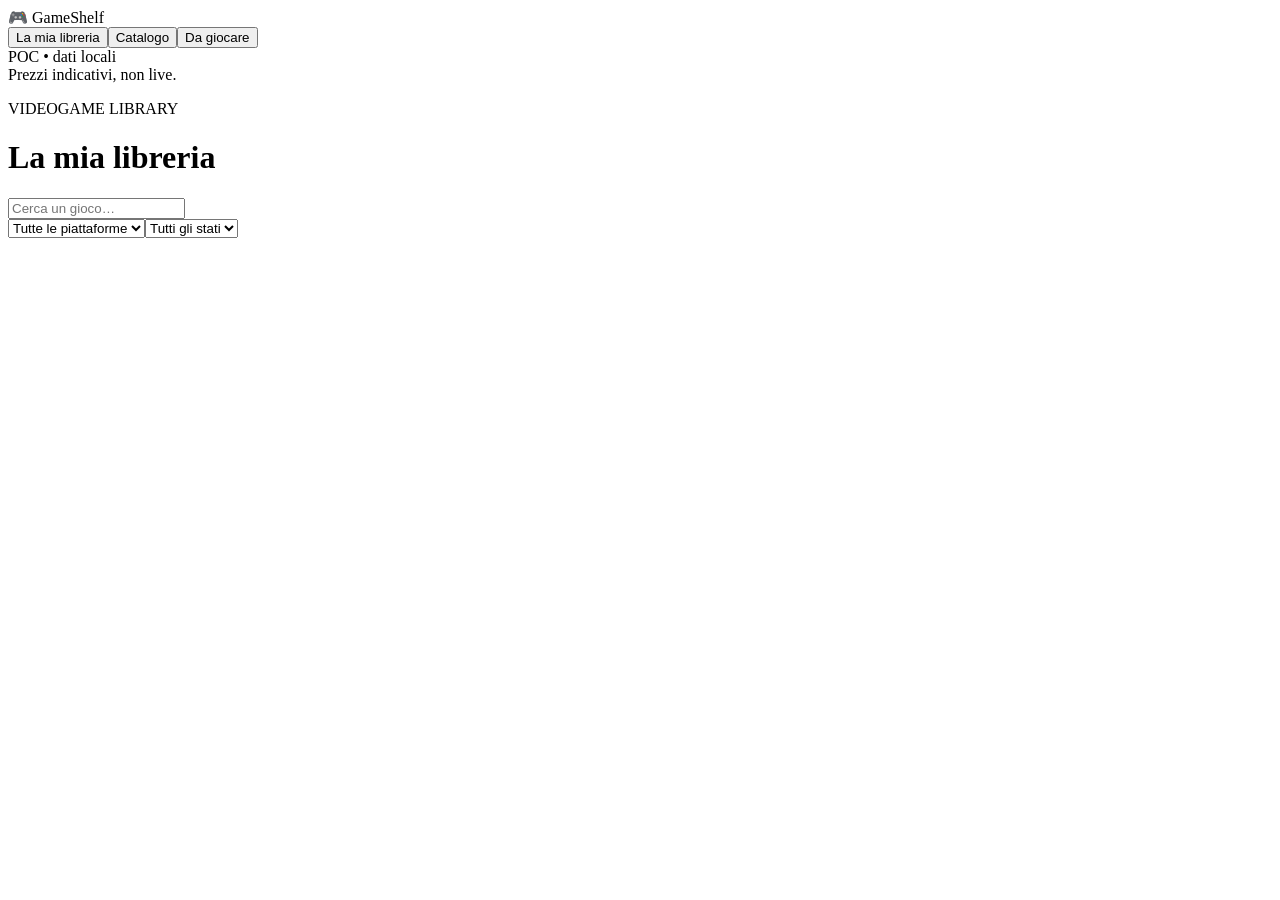
==== index.html @ a499284e "Add GameShelf app shell" ====
<!doctype html><html lang="it"><head><meta charset="UTF-8"><meta name="viewport" content="width=device-width,initial-scale=1"><title>GameShelf</title><link rel="stylesheet" href="styles.css"></head><body><div class="app-shell"><aside><div class="brand">🎮 <span>GameShelf</span></div><nav><button class="nav active" data-view="library">La mia libreria</button><button class="nav" data-view="catalog">Catalogo</button><button class="nav" data-view="wishlist">Da giocare</button></nav><div class="note">POC • dati locali<br>Prezzi indicativi, non live.</div></aside><main><header><div><p class="eyebrow">VIDEOGAME LIBRARY</p><h1 id="viewTitle">La mia libreria</h1></div><input id="search" type="search" placeholder="Cerca un gioco…"></header><section id="stats" class="stats"></section><section class="toolbar"><select id="platformFilter"><option value="all">Tutte le piattaforme</option><option>PS5</option><option>Steam</option><option>Switch 2</option></select><select id="statusFilter"><option value="all">Tutti gli stati</option><option>In corso</option><option>Giocati</option><option>Da giocare</option></select></section><section id="content" class="grid"></section></main></div><dialog id="detail"><button id="closeDetail" class="close">×</button><div id="detailContent"></div></dialog><script src="data.js"></script><script src="app.js"></script></body></html>
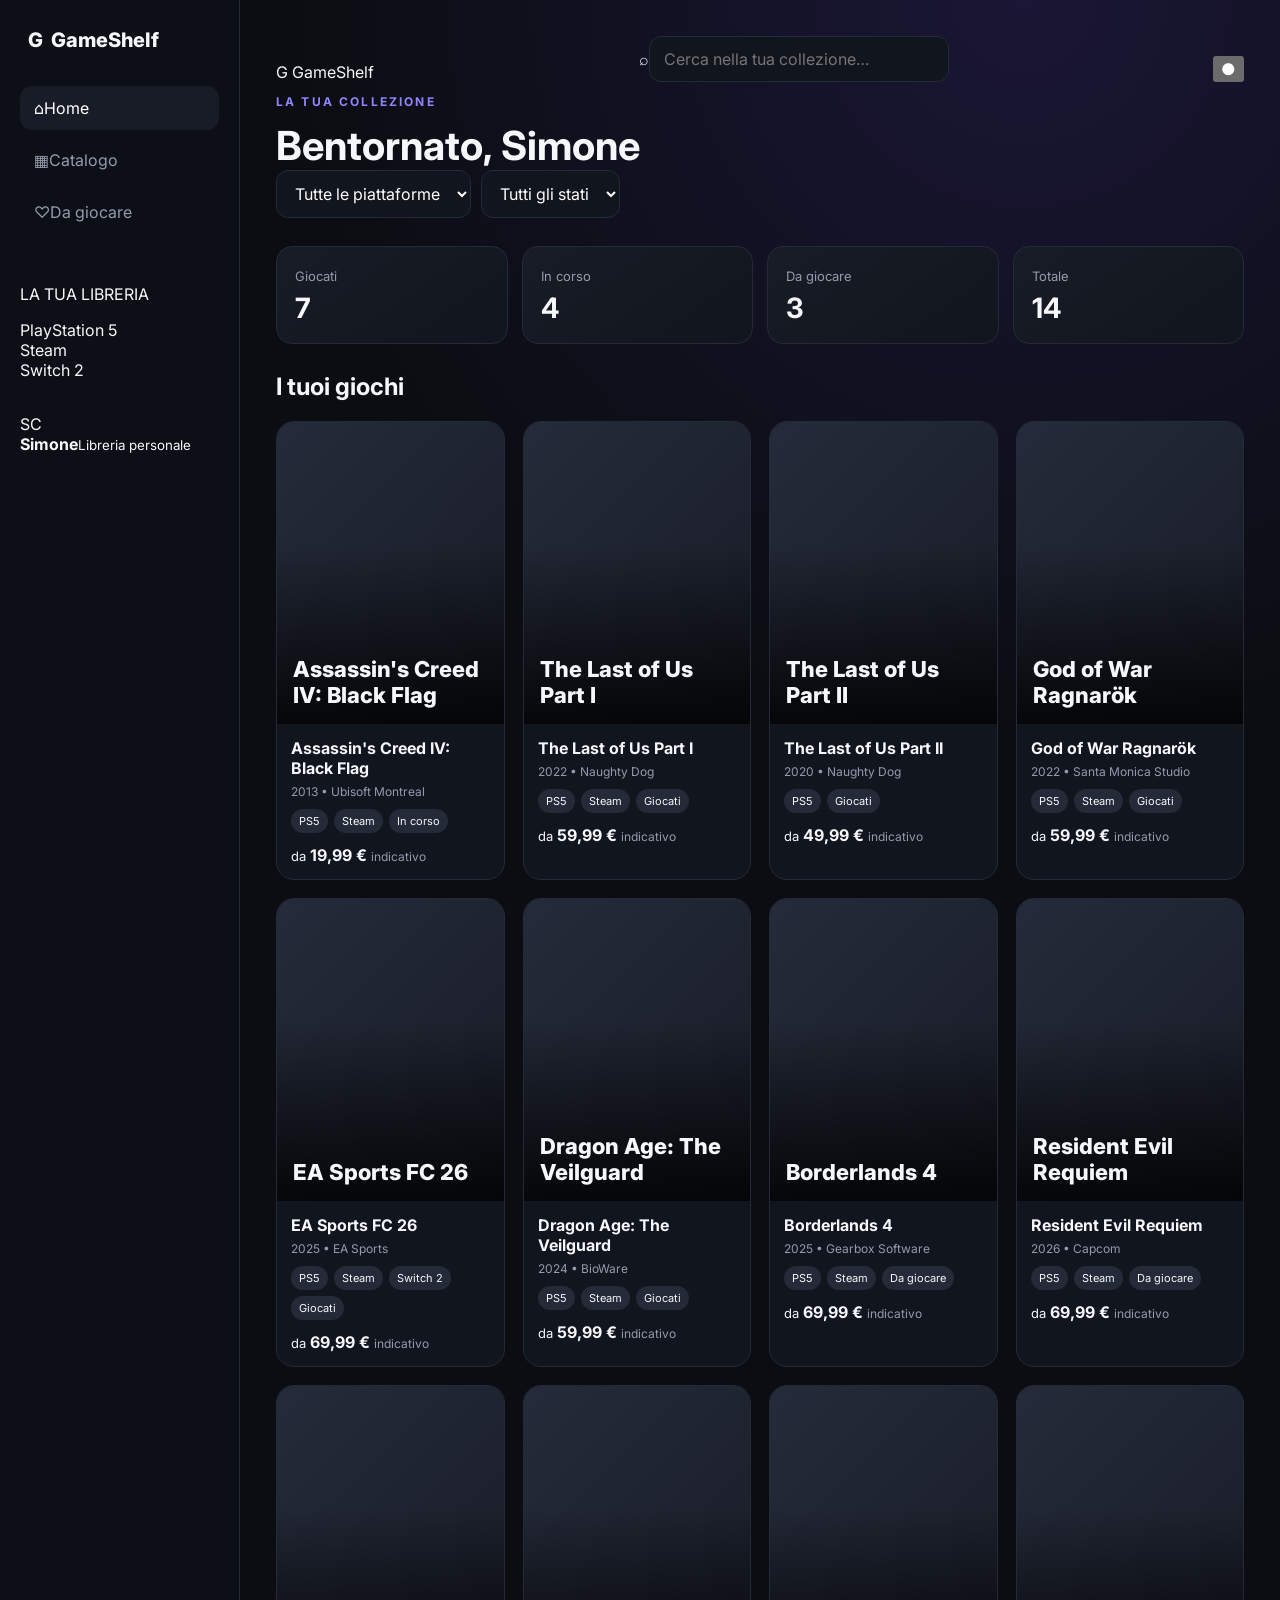
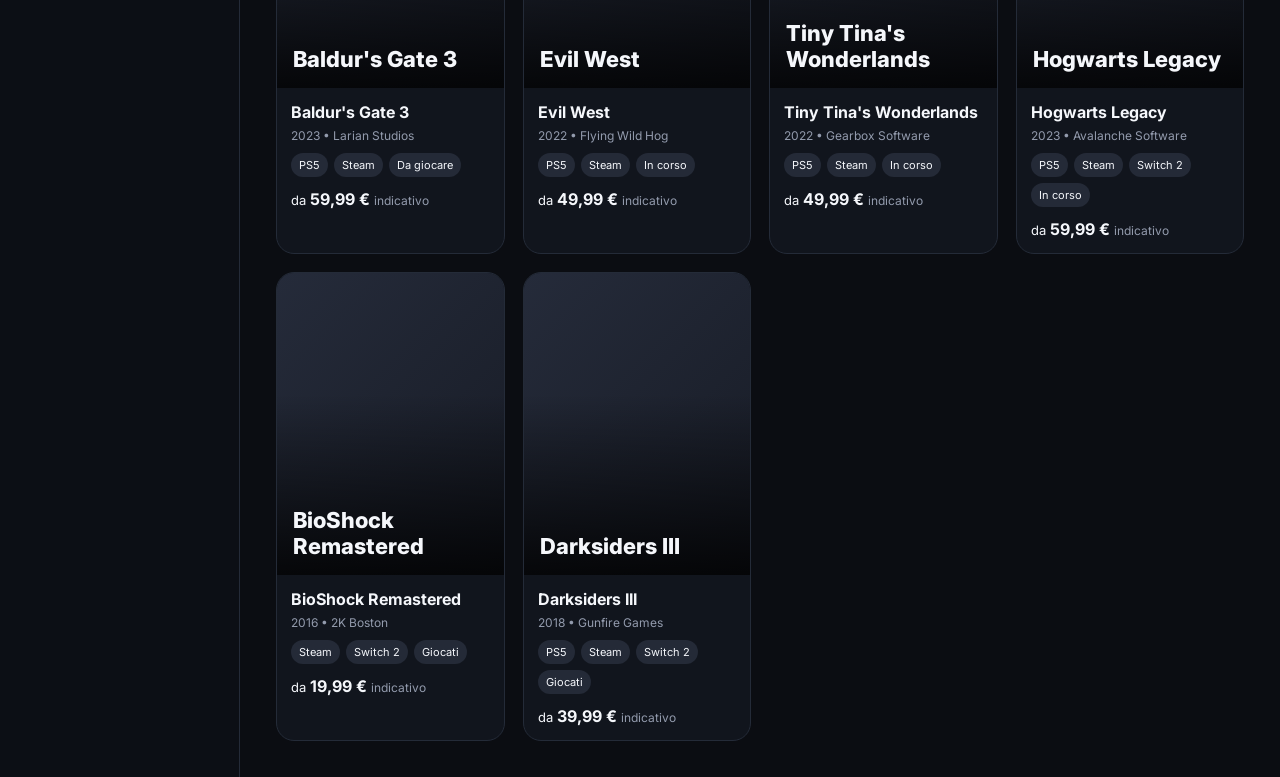
==== commit 8de117f2: "Redesign application shell and navigation" ====
--- a/index.html
+++ b/index.html
@@ -1 +1,58 @@
-<!doctype html><html lang="it"><head><meta charset="UTF-8"><meta name="viewport" content="width=device-width,initial-scale=1"><title>GameShelf</title><link rel="stylesheet" href="styles.css"></head><body><div class="app-shell"><aside><div class="brand">🎮 <span>GameShelf</span></div><nav><button class="nav active" data-view="library">La mia libreria</button><button class="nav" data-view="catalog">Catalogo</button><button class="nav" data-view="wishlist">Da giocare</button></nav><div class="note">POC • dati locali<br>Prezzi indicativi, non live.</div></aside><main><header><div><p class="eyebrow">VIDEOGAME LIBRARY</p><h1 id="viewTitle">La mia libreria</h1></div><input id="search" type="search" placeholder="Cerca un gioco…"></header><section id="stats" class="stats"></section><section class="toolbar"><select id="platformFilter"><option value="all">Tutte le piattaforme</option><option>PS5</option><option>Steam</option><option>Switch 2</option></select><select id="statusFilter"><option value="all">Tutti gli stati</option><option>In corso</option><option>Giocati</option><option>Da giocare</option></select></section><section id="content" class="grid"></section></main></div><dialog id="detail"><button id="closeDetail" class="close">×</button><div id="detailContent"></div></dialog><script src="data.js"></script><script src="app.js"></script></body></html>+<!doctype html>
+<html lang="it">
+<head>
+  <meta charset="UTF-8">
+  <meta name="viewport" content="width=device-width,initial-scale=1">
+  <meta name="theme-color" content="#080a0f">
+  <title>GameShelf</title>
+  <link rel="preconnect" href="https://fonts.googleapis.com">
+  <link rel="preconnect" href="https://fonts.gstatic.com" crossorigin>
+  <link href="https://fonts.googleapis.com/css2?family=Inter:wght@400;500;600;700;800&family=Space+Grotesk:wght@600;700&display=swap" rel="stylesheet">
+  <link rel="stylesheet" href="styles.css">
+</head>
+<body>
+  <div class="ambient ambient-one"></div><div class="ambient ambient-two"></div>
+  <div class="app-shell">
+    <aside class="sidebar">
+      <div class="brand"><span class="brand-mark">G</span><span class="brand-name">GameShelf</span></div>
+      <nav>
+        <button class="nav active" data-view="library"><span class="nav-icon">⌂</span><span>Home</span></button>
+        <button class="nav" data-view="catalog"><span class="nav-icon">▦</span><span>Catalogo</span></button>
+        <button class="nav" data-view="wishlist"><span class="nav-icon">♡</span><span>Da giocare</span></button>
+      </nav>
+      <div class="sidebar-library">
+        <p>LA TUA LIBRERIA</p>
+        <div class="platform-mini"><i class="dot ps"></i>PlayStation 5</div>
+        <div class="platform-mini"><i class="dot steam"></i>Steam</div>
+        <div class="platform-mini"><i class="dot switch"></i>Switch 2</div>
+      </div>
+      <div class="profile"><div class="avatar">SC</div><div><b>Simone</b><small>Libreria personale</small></div></div>
+    </aside>
+
+    <main>
+      <header class="topbar">
+        <div class="mobile-brand"><span class="brand-mark">G</span> GameShelf</div>
+        <div class="search-wrap"><span>⌕</span><input id="search" type="search" placeholder="Cerca nella tua collezione…"></div>
+        <button class="round-btn" aria-label="Notifiche">●</button>
+      </header>
+
+      <section id="hero" class="hero"></section>
+
+      <section class="page-heading">
+        <div><p class="eyebrow">LA TUA COLLEZIONE</p><h1 id="viewTitle">Bentornato, Simone</h1></div>
+        <div class="toolbar">
+          <select id="platformFilter"><option value="all">Tutte le piattaforme</option><option>PS5</option><option>Steam</option><option>Switch 2</option></select>
+          <select id="statusFilter"><option value="all">Tutti gli stati</option><option>In corso</option><option>Giocati</option><option>Da giocare</option></select>
+        </div>
+      </section>
+
+      <section id="stats" class="stats"></section>
+      <div class="section-line"><h2 id="sectionTitle">I tuoi giochi</h2><span id="resultCount"></span></div>
+      <section id="content" class="grid"></section>
+    </main>
+  </div>
+
+  <dialog id="detail"><button id="closeDetail" class="close" aria-label="Chiudi">×</button><div id="detailContent"></div></dialog>
+  <script src="data.js"></script><script src="app.js"></script>
+</body>
+</html>
--- a/styles.css
+++ b/styles.css
@@ -0,0 +1 @@
+:root{color-scheme:dark;--bg:#0b0d12;--panel:#11151d;--panel2:#171c26;--text:#f5f7fb;--muted:#939bad;--line:#242b38;--accent:#7c6cff}*{box-sizing:border-box}body{margin:0;font-family:Inter,system-ui;background:radial-gradient(circle at 80% 0,#1a1635 0,transparent 28%),var(--bg);color:var(--text)}button,input,select{font:inherit}.app-shell{display:grid;grid-template-columns:240px 1fr;min-height:100vh}aside{border-right:1px solid var(--line);padding:28px 20px;display:flex;flex-direction:column;gap:34px;background:#0d1016cc}.brand{font-weight:800;font-size:20px}.brand span{margin-left:8px}nav{display:grid;gap:8px}.nav{border:0;background:transparent;color:var(--muted);padding:12px 14px;text-align:left;border-radius:12px;cursor:pointer}.nav.active,.nav:hover{background:var(--panel2);color:#fff}.note{margin-top:auto;color:var(--muted);font-size:12px;line-height:1.6}main{padding:36px;max-width:1500px;width:100%;margin:auto}header{display:flex;justify-content:space-between;gap:20px;align-items:end}h1{font-size:40px;margin:2px 0 0}.eyebrow{font-size:12px;letter-spacing:.18em;color:#8f86ff;font-weight:700}input,select{background:var(--panel);color:#fff;border:1px solid var(--line);border-radius:12px;padding:12px 14px}#search{min-width:300px}.stats{display:grid;grid-template-columns:repeat(4,1fr);gap:14px;margin:28px 0}.stat{background:linear-gradient(145deg,var(--panel2),var(--panel));border:1px solid var(--line);padding:18px;border-radius:16px}.stat b{display:block;font-size:28px;margin-top:6px}.stat span{color:var(--muted);font-size:13px}.toolbar{display:flex;gap:10px;margin-bottom:20px}.grid{display:grid;grid-template-columns:repeat(auto-fill,minmax(220px,1fr));gap:18px}.card{background:var(--panel);border:1px solid var(--line);border-radius:18px;overflow:hidden;cursor:pointer;transition:.2s}.card:hover{transform:translateY(-4px);border-color:#4d476f}.cover{aspect-ratio:3/4;background:linear-gradient(135deg,#252b3a,#171b25);display:flex;align-items:flex-end;padding:16px;font-weight:800;font-size:22px;position:relative}.cover::after{content:'';position:absolute;inset:0;background:linear-gradient(transparent 40%,#000c)}.cover span{z-index:1}.card-body{padding:14px}.title{font-weight:700}.meta{color:var(--muted);font-size:12px;margin-top:6px}.chips{display:flex;flex-wrap:wrap;gap:6px;margin-top:10px}.chip{font-size:11px;padding:5px 8px;background:#242a37;border-radius:999px}.price{margin-top:12px;font-size:13px}.price b{font-size:16px}dialog{width:min(860px,92vw);border:1px solid var(--line);border-radius:22px;background:#10141c;color:#fff;padding:0;box-shadow:0 30px 80px #000a}dialog::backdrop{background:#000a}.close{position:absolute;right:16px;top:12px;border:0;background:#202633;color:white;border-radius:50%;width:36px;height:36px;font-size:24px;cursor:pointer}.detail-hero{padding:34px;background:linear-gradient(135deg,#282145,#151923)}.detail-hero h2{font-size:34px;margin:0 40px 8px 0}.detail-body{padding:28px;display:grid;grid-template-columns:1.5fr 1fr;gap:30px}.detail-body p{color:#c1c7d3;line-height:1.7}.kv{display:grid;gap:10px}.kv div{background:#171c26;border-radius:12px;padding:12px}.kv small{display:block;color:var(--muted);margin-bottom:4px}.actions{display:flex;gap:8px;flex-wrap:wrap;margin-top:18px}.actions button{border:1px solid var(--line);background:#1d2230;color:#fff;border-radius:10px;padding:9px 11px;cursor:pointer}.actions button.primary{background:var(--accent);border-color:var(--accent)}.empty{color:var(--muted);padding:40px 0}@media(max-width:800px){.app-shell{grid-template-columns:1fr}aside{position:sticky;top:0;z-index:5;flex-direction:row;align-items:center;padding:14px 16px;border-right:0;border-bottom:1px solid var(--line)}aside nav{display:flex;margin-left:auto}.nav{padding:9px 10px;font-size:12px}.note{display:none}.brand span{display:none}main{padding:22px 16px}header{align-items:stretch;flex-direction:column}#search{min-width:0;width:100%}.stats{grid-template-columns:repeat(2,1fr)}.detail-body{grid-template-columns:1fr}h1{font-size:32px}}
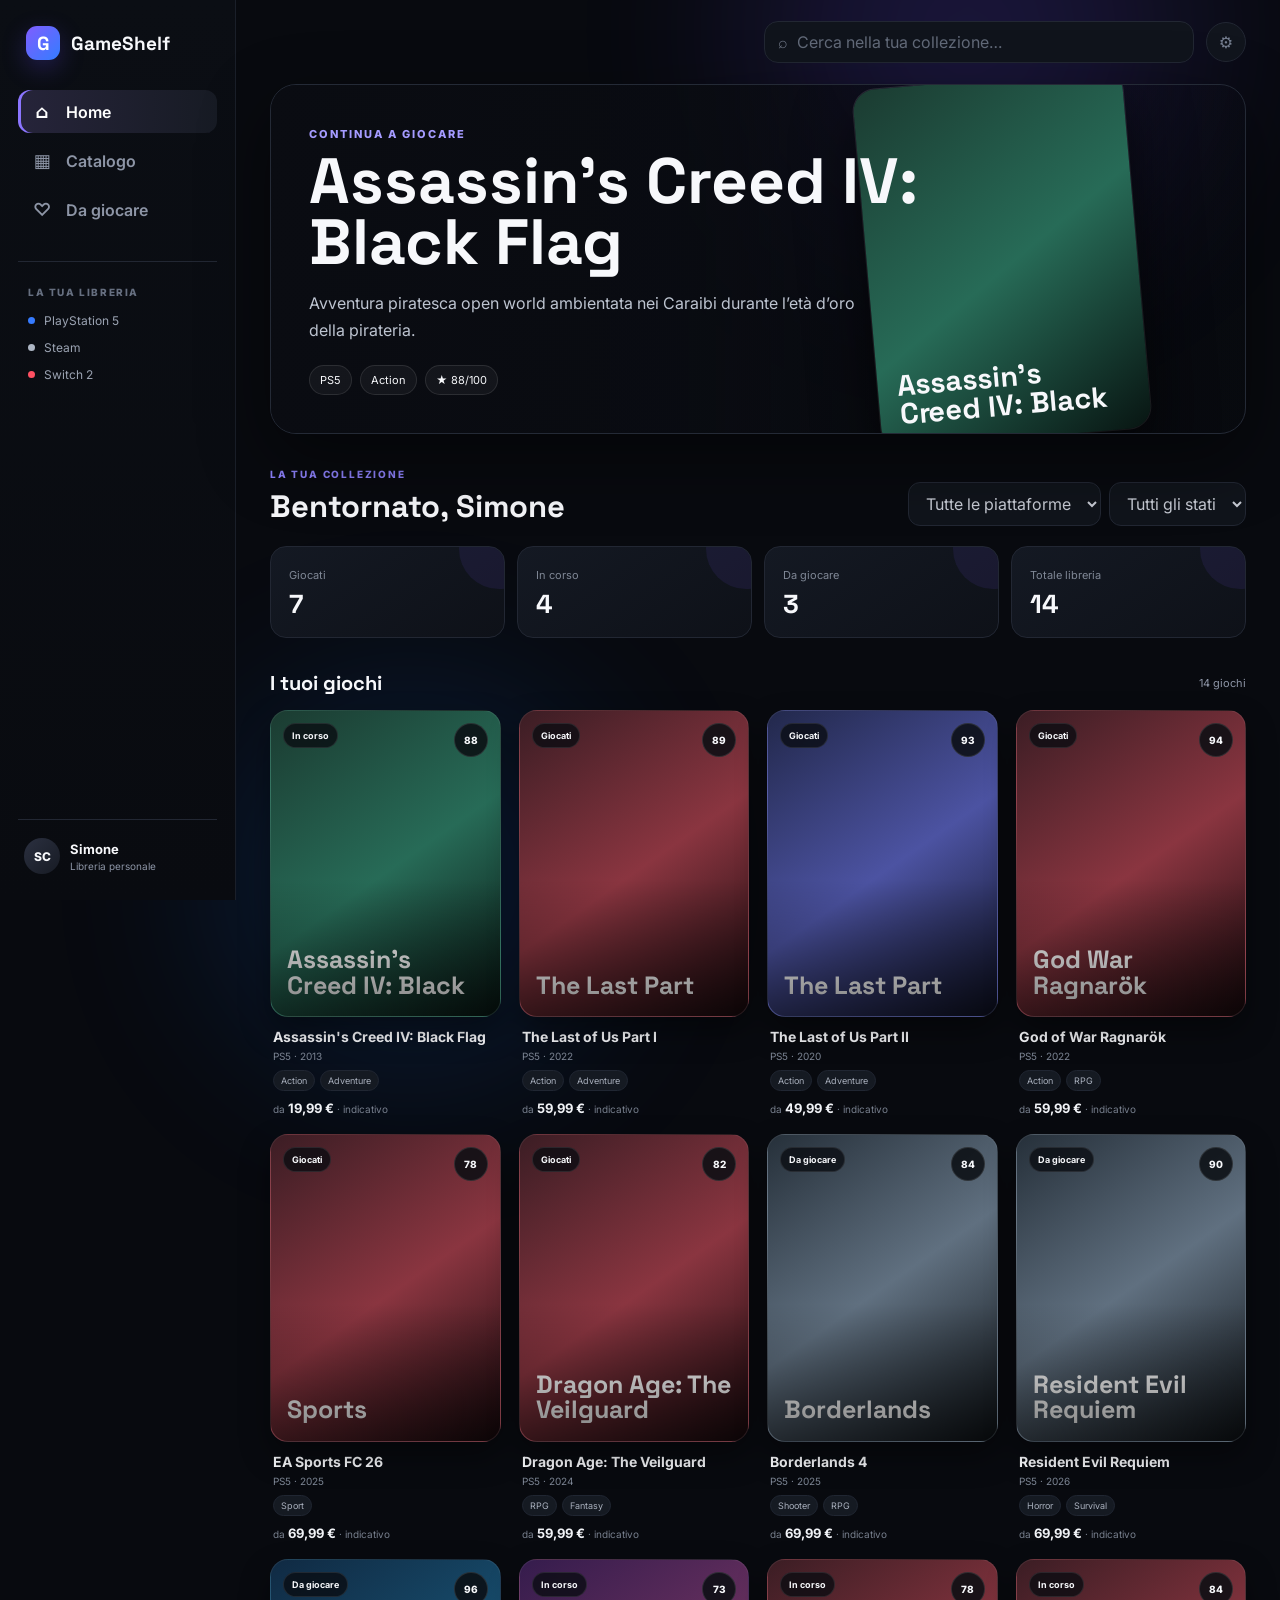
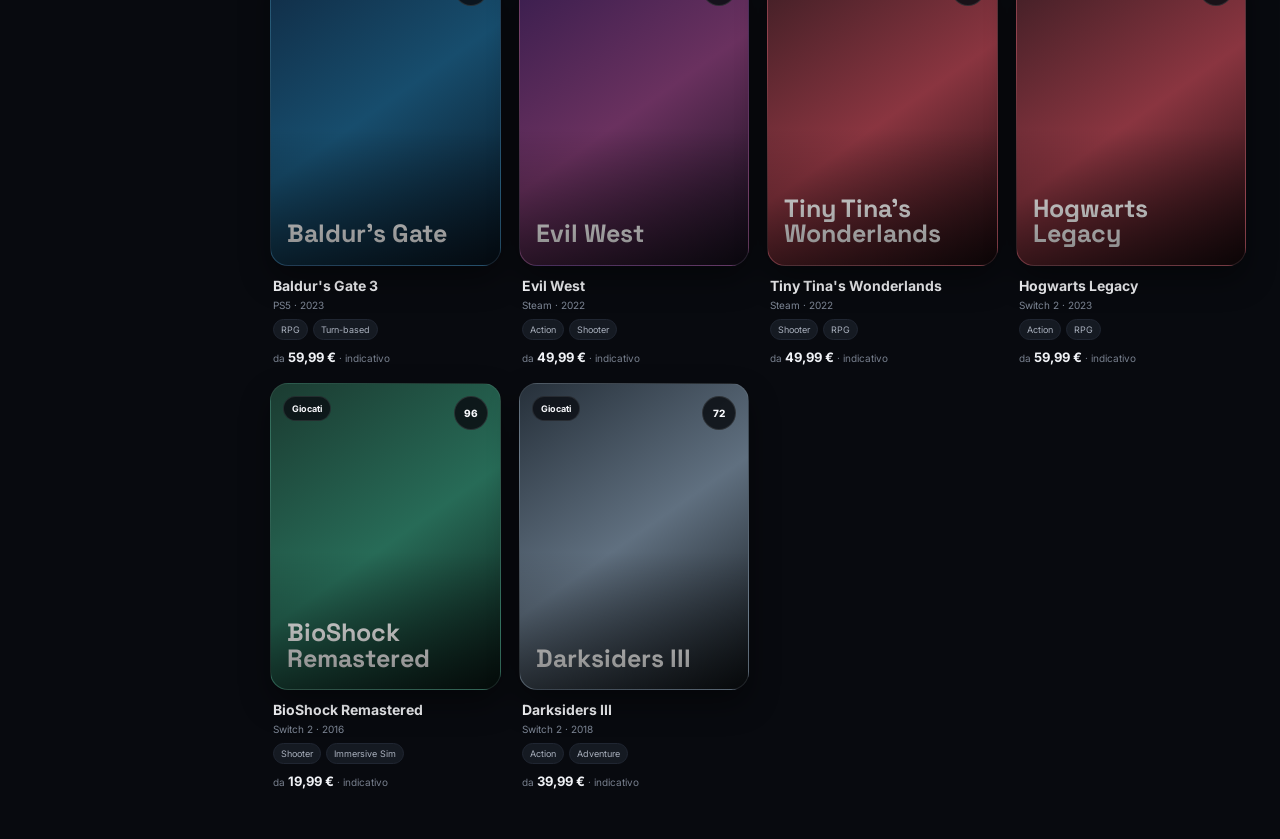
==== commit 0e2e08fd: "Add API settings UI and PWA metadata" ====
--- a/index.html
+++ b/index.html
@@ -1,58 +1,18 @@
 <!doctype html>
 <html lang="it">
 <head>
-  <meta charset="UTF-8">
-  <meta name="viewport" content="width=device-width,initial-scale=1">
-  <meta name="theme-color" content="#080a0f">
-  <title>GameShelf</title>
-  <link rel="preconnect" href="https://fonts.googleapis.com">
-  <link rel="preconnect" href="https://fonts.gstatic.com" crossorigin>
-  <link href="https://fonts.googleapis.com/css2?family=Inter:wght@400;500;600;700;800&family=Space+Grotesk:wght@600;700&display=swap" rel="stylesheet">
-  <link rel="stylesheet" href="styles.css">
+  <meta charset="UTF-8"><meta name="viewport" content="width=device-width,initial-scale=1"><meta name="theme-color" content="#080a0f">
+  <title>GameShelf</title><link rel="manifest" href="manifest.webmanifest">
+  <link rel="preconnect" href="https://fonts.googleapis.com"><link rel="preconnect" href="https://fonts.gstatic.com" crossorigin>
+  <link href="https://fonts.googleapis.com/css2?family=Inter:wght@400;500;600;700;800&family=Space+Grotesk:wght@600;700&display=swap" rel="stylesheet"><link rel="stylesheet" href="styles.css">
 </head>
-<body>
-  <div class="ambient ambient-one"></div><div class="ambient ambient-two"></div>
-  <div class="app-shell">
-    <aside class="sidebar">
-      <div class="brand"><span class="brand-mark">G</span><span class="brand-name">GameShelf</span></div>
-      <nav>
-        <button class="nav active" data-view="library"><span class="nav-icon">⌂</span><span>Home</span></button>
-        <button class="nav" data-view="catalog"><span class="nav-icon">▦</span><span>Catalogo</span></button>
-        <button class="nav" data-view="wishlist"><span class="nav-icon">♡</span><span>Da giocare</span></button>
-      </nav>
-      <div class="sidebar-library">
-        <p>LA TUA LIBRERIA</p>
-        <div class="platform-mini"><i class="dot ps"></i>PlayStation 5</div>
-        <div class="platform-mini"><i class="dot steam"></i>Steam</div>
-        <div class="platform-mini"><i class="dot switch"></i>Switch 2</div>
-      </div>
-      <div class="profile"><div class="avatar">SC</div><div><b>Simone</b><small>Libreria personale</small></div></div>
-    </aside>
-
-    <main>
-      <header class="topbar">
-        <div class="mobile-brand"><span class="brand-mark">G</span> GameShelf</div>
-        <div class="search-wrap"><span>⌕</span><input id="search" type="search" placeholder="Cerca nella tua collezione…"></div>
-        <button class="round-btn" aria-label="Notifiche">●</button>
-      </header>
-
-      <section id="hero" class="hero"></section>
-
-      <section class="page-heading">
-        <div><p class="eyebrow">LA TUA COLLEZIONE</p><h1 id="viewTitle">Bentornato, Simone</h1></div>
-        <div class="toolbar">
-          <select id="platformFilter"><option value="all">Tutte le piattaforme</option><option>PS5</option><option>Steam</option><option>Switch 2</option></select>
-          <select id="statusFilter"><option value="all">Tutti gli stati</option><option>In corso</option><option>Giocati</option><option>Da giocare</option></select>
-        </div>
-      </section>
-
-      <section id="stats" class="stats"></section>
-      <div class="section-line"><h2 id="sectionTitle">I tuoi giochi</h2><span id="resultCount"></span></div>
-      <section id="content" class="grid"></section>
-    </main>
-  </div>
-
-  <dialog id="detail"><button id="closeDetail" class="close" aria-label="Chiudi">×</button><div id="detailContent"></div></dialog>
-  <script src="data.js"></script><script src="app.js"></script>
-</body>
-</html>+<body><div class="ambient ambient-one"></div><div class="ambient ambient-two"></div><div class="app-shell">
+<aside class="sidebar"><div class="brand"><span class="brand-mark">G</span><span class="brand-name">GameShelf</span></div><nav>
+<button class="nav active" data-view="library"><span class="nav-icon">⌂</span><span>Home</span></button><button class="nav" data-view="catalog"><span class="nav-icon">▦</span><span>Catalogo</span></button><button class="nav" data-view="wishlist"><span class="nav-icon">♡</span><span>Da giocare</span></button></nav>
+<div class="sidebar-library"><p>LA TUA LIBRERIA</p><div class="platform-mini"><i class="dot ps"></i>PlayStation 5</div><div class="platform-mini"><i class="dot steam"></i>Steam</div><div class="platform-mini"><i class="dot switch"></i>Switch 2</div></div><div class="profile"><div class="avatar">SC</div><div><b>Simone</b><small>Libreria personale</small></div></div></aside>
+<main><header class="topbar"><div class="mobile-brand"><span class="brand-mark">G</span> GameShelf</div><div class="search-wrap"><span>⌕</span><input id="search" type="search" placeholder="Cerca nella tua collezione…"></div><button class="round-btn" id="settingsButton" aria-label="Impostazioni">⚙</button></header>
+<section id="hero" class="hero"></section><section class="page-heading"><div><p class="eyebrow">LA TUA COLLEZIONE</p><h1 id="viewTitle">Bentornato, Simone</h1></div><div class="toolbar"><select id="platformFilter"><option value="all">Tutte le piattaforme</option><option>PS5</option><option>Steam</option><option>Switch 2</option></select><select id="statusFilter"><option value="all">Tutti gli stati</option><option>In corso</option><option>Giocati</option><option>Da giocare</option></select></div></section>
+<section id="stats" class="stats"></section><div class="section-line"><h2 id="sectionTitle">I tuoi giochi</h2><span id="resultCount"></span></div><section id="content" class="grid"></section><div id="sourceNote" class="source-note"></div></main></div>
+<dialog id="detail"><button id="closeDetail" class="close" aria-label="Chiudi">×</button><div id="detailContent"></div></dialog>
+<dialog id="settings" class="settings-dialog"><button class="close" id="closeSettings">×</button><div class="settings-body"><p class="eyebrow">INTEGRAZIONI</p><h2>Catalogo e prezzi live</h2><p class="settings-copy">Le chiavi restano salvate solo su questo dispositivo. Nessun login e nessun segreto viene inserito nel repository.</p><label>RAWG API key <input id="rawgKey" type="password" placeholder="Per catalogo, cover e dettagli reali"></label><small>RAWG è gratuito per progetti personali con attribuzione.</small><label>IsThereAnyDeal API key <input id="itadKey" type="password" placeholder="Opzionale, per prezzi PC live"></label><small>I prezzi live dipendono dai termini e dalla disponibilità del provider.</small><button class="save-settings" id="saveSettings">Salva configurazione</button><div id="settingsStatus"></div></div></dialog>
+<script src="data.js"></script><script src="integrations.js"></script><script src="app.js"></script></body></html>
--- a/styles.css
+++ b/styles.css
@@ -1 +1 @@
-:root{color-scheme:dark;--bg:#0b0d12;--panel:#11151d;--panel2:#171c26;--text:#f5f7fb;--muted:#939bad;--line:#242b38;--accent:#7c6cff}*{box-sizing:border-box}body{margin:0;font-family:Inter,system-ui;background:radial-gradient(circle at 80% 0,#1a1635 0,transparent 28%),var(--bg);color:var(--text)}button,input,select{font:inherit}.app-shell{display:grid;grid-template-columns:240px 1fr;min-height:100vh}aside{border-right:1px solid var(--line);padding:28px 20px;display:flex;flex-direction:column;gap:34px;background:#0d1016cc}.brand{font-weight:800;font-size:20px}.brand span{margin-left:8px}nav{display:grid;gap:8px}.nav{border:0;background:transparent;color:var(--muted);padding:12px 14px;text-align:left;border-radius:12px;cursor:pointer}.nav.active,.nav:hover{background:var(--panel2);color:#fff}.note{margin-top:auto;color:var(--muted);font-size:12px;line-height:1.6}main{padding:36px;max-width:1500px;width:100%;margin:auto}header{display:flex;justify-content:space-between;gap:20px;align-items:end}h1{font-size:40px;margin:2px 0 0}.eyebrow{font-size:12px;letter-spacing:.18em;color:#8f86ff;font-weight:700}input,select{background:var(--panel);color:#fff;border:1px solid var(--line);border-radius:12px;padding:12px 14px}#search{min-width:300px}.stats{display:grid;grid-template-columns:repeat(4,1fr);gap:14px;margin:28px 0}.stat{background:linear-gradient(145deg,var(--panel2),var(--panel));border:1px solid var(--line);padding:18px;border-radius:16px}.stat b{display:block;font-size:28px;margin-top:6px}.stat span{color:var(--muted);font-size:13px}.toolbar{display:flex;gap:10px;margin-bottom:20px}.grid{display:grid;grid-template-columns:repeat(auto-fill,minmax(220px,1fr));gap:18px}.card{background:var(--panel);border:1px solid var(--line);border-radius:18px;overflow:hidden;cursor:pointer;transition:.2s}.card:hover{transform:translateY(-4px);border-color:#4d476f}.cover{aspect-ratio:3/4;background:linear-gradient(135deg,#252b3a,#171b25);display:flex;align-items:flex-end;padding:16px;font-weight:800;font-size:22px;position:relative}.cover::after{content:'';position:absolute;inset:0;background:linear-gradient(transparent 40%,#000c)}.cover span{z-index:1}.card-body{padding:14px}.title{font-weight:700}.meta{color:var(--muted);font-size:12px;margin-top:6px}.chips{display:flex;flex-wrap:wrap;gap:6px;margin-top:10px}.chip{font-size:11px;padding:5px 8px;background:#242a37;border-radius:999px}.price{margin-top:12px;font-size:13px}.price b{font-size:16px}dialog{width:min(860px,92vw);border:1px solid var(--line);border-radius:22px;background:#10141c;color:#fff;padding:0;box-shadow:0 30px 80px #000a}dialog::backdrop{background:#000a}.close{position:absolute;right:16px;top:12px;border:0;background:#202633;color:white;border-radius:50%;width:36px;height:36px;font-size:24px;cursor:pointer}.detail-hero{padding:34px;background:linear-gradient(135deg,#282145,#151923)}.detail-hero h2{font-size:34px;margin:0 40px 8px 0}.detail-body{padding:28px;display:grid;grid-template-columns:1.5fr 1fr;gap:30px}.detail-body p{color:#c1c7d3;line-height:1.7}.kv{display:grid;gap:10px}.kv div{background:#171c26;border-radius:12px;padding:12px}.kv small{display:block;color:var(--muted);margin-bottom:4px}.actions{display:flex;gap:8px;flex-wrap:wrap;margin-top:18px}.actions button{border:1px solid var(--line);background:#1d2230;color:#fff;border-radius:10px;padding:9px 11px;cursor:pointer}.actions button.primary{background:var(--accent);border-color:var(--accent)}.empty{color:var(--muted);padding:40px 0}@media(max-width:800px){.app-shell{grid-template-columns:1fr}aside{position:sticky;top:0;z-index:5;flex-direction:row;align-items:center;padding:14px 16px;border-right:0;border-bottom:1px solid var(--line)}aside nav{display:flex;margin-left:auto}.nav{padding:9px 10px;font-size:12px}.note{display:none}.brand span{display:none}main{padding:22px 16px}header{align-items:stretch;flex-direction:column}#search{min-width:0;width:100%}.stats{grid-template-columns:repeat(2,1fr)}.detail-body{grid-template-columns:1fr}h1{font-size:32px}}+:root{color-scheme:dark;--bg:#080a0f;--panel:#10131a;--panel2:#161a23;--text:#f7f8fb;--muted:#8d95a6;--line:#222733;--accent:#7c6cff;--accent2:#2f7cff}*{box-sizing:border-box}html{background:var(--bg)}body{margin:0;font-family:Inter,system-ui,sans-serif;background:var(--bg);color:var(--text);min-height:100vh;overflow-x:hidden}button,input,select{font:inherit}.ambient{position:fixed;border-radius:50%;filter:blur(100px);opacity:.18;pointer-events:none;z-index:0}.ambient-one{width:420px;height:420px;background:#6e4dff;top:-180px;right:8%}.ambient-two{width:360px;height:360px;background:#1677ff;bottom:-160px;left:18%}.app-shell{position:relative;z-index:1;display:grid;grid-template-columns:236px 1fr;min-height:100vh}.sidebar{position:sticky;top:0;height:100vh;border-right:1px solid #1a1f29;background:linear-gradient(180deg,#0b0e14 0%,#090b10 100%);padding:26px 18px;display:flex;flex-direction:column}.brand{display:flex;align-items:center;gap:11px;font-family:'Space Grotesk',sans-serif;font-size:19px;font-weight:700;padding:0 8px 30px}.brand-mark{width:34px;height:34px;border-radius:11px;display:inline-grid;place-items:center;background:linear-gradient(135deg,#805dff,#337dff);box-shadow:0 8px 24px #684cff40;color:#fff;font-weight:800}.sidebar nav{display:grid;gap:6px}.nav{border:0;background:transparent;color:#8d95a6;padding:11px 12px;text-align:left;border-radius:12px;cursor:pointer;display:flex;align-items:center;gap:12px;font-weight:600;transition:.2s}.nav-icon{width:24px;text-align:center;font-size:18px}.nav.active{color:#fff;background:linear-gradient(90deg,#26243a,#171b24);box-shadow:inset 3px 0 #8b75ff}.nav:hover{color:#fff;background:#141821}.sidebar-library{margin-top:30px;border-top:1px solid var(--line);padding:24px 10px}.sidebar-library p{font-size:10px;letter-spacing:.16em;color:#666f80;font-weight:800;margin:0 0 15px}.platform-mini{font-size:12px;color:#9ba3b2;display:flex;align-items:center;gap:9px;margin:12px 0}.dot{width:7px;height:7px;border-radius:50%;display:inline-block}.ps{background:#367bff}.steam{background:#aeb7c5}.switch{background:#ff5062}.profile{margin-top:auto;border-top:1px solid var(--line);padding:18px 6px 0;display:flex;gap:10px;align-items:center}.avatar{width:36px;height:36px;border-radius:50%;display:grid;place-items:center;background:linear-gradient(135deg,#2b3040,#171b24);font-size:12px;font-weight:800}.profile b,.profile small{display:block}.profile b{font-size:13px}.profile small{font-size:10px;color:var(--muted);margin-top:3px}main{padding:0 34px 50px;max-width:1600px;width:100%;margin:0 auto}.topbar{height:84px;display:flex;align-items:center;justify-content:flex-end;gap:12px}.search-wrap{width:min(430px,45vw);height:42px;background:#10141c;border:1px solid var(--line);border-radius:14px;display:flex;align-items:center;padding:0 13px;color:#6f7786}.search-wrap input{width:100%;border:0;outline:0;background:transparent;color:#fff;padding:0 9px}.search-wrap input::placeholder{color:#626a79}.round-btn{width:40px;height:40px;border-radius:50%;border:1px solid var(--line);background:#11151d;color:#778092;cursor:pointer}.mobile-brand{display:none}.hero{min-height:350px;border-radius:26px;overflow:hidden;position:relative;display:flex;align-items:flex-end;padding:38px;margin-bottom:34px;background:radial-gradient(circle at 72% 38%,#353b4c 0,#1b2130 26%,transparent 48%),linear-gradient(115deg,#151821 0%,#131725 42%,#0d1017 100%);background-size:cover;background-position:center;border:1px solid #242a36;box-shadow:0 24px 70px #0007}.hero::before{content:'';position:absolute;inset:0;background:linear-gradient(90deg,#0a0c12f5 0%,#0a0c12a8 45%,#0a0c1215 75%)}.hero-art{position:absolute;right:4%;bottom:-8%;width:42%;height:116%;display:grid;place-items:center;transform:rotate(-5deg)}.hero-cover{width:min(270px,70%);aspect-ratio:3/4;border-radius:22px;background:var(--game-gradient);box-shadow:0 28px 60px #000a,0 0 0 1px #ffffff20;position:relative;overflow:hidden}.hero-cover img,.game-cover img,.detail-cover img{width:100%;height:100%;object-fit:cover;display:block;position:relative;z-index:1}.hero-cover span{position:absolute;z-index:0;left:20px;bottom:20px;right:20px;font-family:'Space Grotesk';font-weight:700;font-size:29px;line-height:1}.hero-content{position:relative;z-index:2;max-width:620px}.hero-kicker{font-size:11px;letter-spacing:.18em;color:#a59bff;font-weight:800}.hero h2{font-family:'Space Grotesk';font-size:clamp(36px,5vw,64px);line-height:.96;margin:10px 0 16px;max-width:650px}.hero p{color:#bdc4d0;line-height:1.7;max-width:550px;margin:0 0 21px}.hero-meta{display:flex;gap:8px;flex-wrap:wrap}.hero-meta span{font-size:11px;border:1px solid #ffffff1a;background:#ffffff0b;padding:7px 10px;border-radius:999px}.page-heading{display:flex;align-items:flex-end;justify-content:space-between;gap:20px;margin-bottom:20px}.eyebrow{font-size:10px;letter-spacing:.18em;color:#8f83ff;font-weight:800;margin:0 0 6px}.page-heading h1{font-family:'Space Grotesk';font-size:31px;margin:0}.toolbar{display:flex;gap:8px}.toolbar select{background:#10141b;border:1px solid var(--line);color:#c7cbd4;border-radius:12px;padding:10px 13px;outline:0}.stats{display:grid;grid-template-columns:repeat(4,1fr);gap:12px;margin:20px 0 32px}.stat{background:linear-gradient(145deg,#141923,#0e1118);border:1px solid var(--line);padding:16px 18px;border-radius:16px;position:relative;overflow:hidden}.stat::after{content:'';position:absolute;width:80px;height:80px;border-radius:50%;right:-35px;top:-38px;background:#765cff18}.stat b{display:block;font-family:'Space Grotesk';font-size:26px;margin-top:4px}.stat span{color:#7f8795;font-size:11px}.section-line{display:flex;justify-content:space-between;align-items:center;margin-bottom:14px}.section-line h2{font-family:'Space Grotesk';font-size:20px;margin:0}.section-line span{font-size:11px;color:var(--muted)}.grid{display:grid;grid-template-columns:repeat(auto-fill,minmax(190px,1fr));gap:18px}.card{background:transparent;border:0;cursor:pointer;transition:.25s;text-align:left}.game-cover{aspect-ratio:3/4;border-radius:18px;background:var(--game-gradient);position:relative;overflow:hidden;border:1px solid #ffffff12;box-shadow:0 14px 30px #0006;transition:.25s}.game-cover::before{content:attr(data-initials);position:absolute;inset:auto 16px 18px;z-index:0;font-family:'Space Grotesk';font-size:25px;font-weight:700;line-height:1.02;color:#fff}.game-cover::after{content:'';position:absolute;inset:0;z-index:2;background:linear-gradient(180deg,transparent 55%,#00000080 100%);pointer-events:none}.card:hover{transform:translateY(-6px)}.card:hover .game-cover{box-shadow:0 22px 44px #0009,0 0 0 1px #ffffff25}.status-badge{position:absolute;z-index:3;top:12px;left:12px;background:#0a0c11c7;backdrop-filter:blur(8px);border:1px solid #ffffff18;border-radius:999px;padding:6px 8px;font-size:9px;font-weight:700}.rating{position:absolute;z-index:3;top:12px;right:12px;width:34px;height:34px;border-radius:50%;background:#0b0e13dc;border:1px solid #ffffff1c;display:grid;place-items:center;font-size:10px;font-weight:800}.card-body{padding:11px 3px 0}.title{font-weight:700;font-size:14px;white-space:nowrap;overflow:hidden;text-overflow:ellipsis}.meta{color:#7e8796;font-size:10px;margin-top:5px}.chips{display:flex;gap:5px;flex-wrap:wrap;margin-top:8px}.chip{font-size:9px;padding:4px 7px;border-radius:999px;background:#151a22;color:#a9b0bd;border:1px solid #202632}.price{margin-top:9px;font-size:10px;color:#777f8d}.price b{font-size:13px;color:#f1f3f7}.empty{grid-column:1/-1;border:1px dashed #2a303d;border-radius:18px;padding:50px;text-align:center;color:var(--muted)}dialog{width:min(980px,94vw);border:1px solid #2a303c;border-radius:25px;background:#0e1117;color:#fff;padding:0;box-shadow:0 40px 110px #000d;overflow:hidden}dialog::backdrop{background:#020305d9;backdrop-filter:blur(8px)}.close{position:absolute;right:17px;top:16px;z-index:5;border:1px solid #ffffff1e;background:#0b0d12b8;color:white;border-radius:50%;width:38px;height:38px;font-size:22px;cursor:pointer}.detail-hero{min-height:330px;padding:42px;display:flex;gap:28px;align-items:flex-end;position:relative;background:var(--game-gradient);background-size:cover;background-position:center;overflow:hidden}.detail-hero::after{content:'';position:absolute;inset:0;background:linear-gradient(0deg,#0e1117 0,transparent 45%)}.detail-cover{width:170px;aspect-ratio:3/4;border-radius:16px;overflow:hidden;position:relative;z-index:2;background:var(--game-gradient);box-shadow:0 18px 50px #000b;flex:none}.detail-hero-inner{position:relative;z-index:2}.detail-hero h2{font-family:'Space Grotesk';font-size:44px;max-width:680px;margin:8px 0}.detail-body{padding:28px 34px 34px;display:grid;grid-template-columns:1.5fr 1fr;gap:30px}.detail-body p{color:#b8bfca;line-height:1.75;margin-top:0}.kv{display:grid;gap:8px}.kv div{background:#151922;border:1px solid #202632;border-radius:12px;padding:11px 13px;font-size:12px}.kv small{display:block;color:#747d8c;margin-bottom:4px}.actions{display:flex;gap:8px;flex-wrap:wrap;margin-top:20px}.actions button{border:1px solid #2b3140;background:#171c26;color:#fff;border-radius:11px;padding:10px 13px;cursor:pointer}.actions button.primary{background:linear-gradient(135deg,#765dff,#4c73ff);border-color:transparent}.actions button:hover{filter:brightness(1.12)}.image-fallback img{display:none!important}@media(max-width:1000px){.app-shell{grid-template-columns:88px 1fr}.brand-name,.nav span:last-child,.sidebar-library,.profile div:not(.avatar){display:none}.brand{justify-content:center;padding-left:0;padding-right:0}.nav{justify-content:center}.sidebar{padding-left:12px;padding-right:12px}.profile{justify-content:center}.hero-art{width:48%;opacity:.9}.stats{grid-template-columns:repeat(2,1fr)}}@media(max-width:720px){.app-shell{display:block}.sidebar{position:fixed;z-index:20;left:12px;right:12px;bottom:12px;top:auto;height:64px;border:1px solid #242a35;border-radius:18px;background:#0b0e14e8;backdrop-filter:blur(18px);padding:8px 10px;display:block}.sidebar .brand,.sidebar-library,.profile{display:none}.sidebar nav{display:flex;justify-content:space-around}.nav{flex:1;padding:10px}.nav-icon{font-size:20px}.nav span:last-child{display:none}main{padding:0 16px 92px}.topbar{height:70px;justify-content:space-between}.mobile-brand{display:flex;align-items:center;gap:8px;font-family:'Space Grotesk';font-weight:700}.mobile-brand .brand-mark{width:30px;height:30px}.search-wrap{width:48px;overflow:hidden;transition:.2s}.search-wrap:focus-within{width:70vw}.search-wrap input{min-width:220px}.round-btn{display:none}.hero{min-height:430px;padding:25px;margin-bottom:28px;background-position:center}.hero::before{background:linear-gradient(0deg,#090b11fa 4%,#090b1190 57%,#090b1115 100%)}.hero-art{width:72%;height:65%;right:14%;top:5%;opacity:.92}.hero-cover{width:190px}.hero-content{margin-top:190px}.hero h2{font-size:36px}.hero p{font-size:13px;display:-webkit-box;-webkit-line-clamp:2;-webkit-box-orient:vertical;overflow:hidden}.page-heading{display:block}.page-heading h1{font-size:26px}.toolbar{margin-top:14px;overflow-x:auto}.toolbar select{min-width:155px}.stats{grid-template-columns:repeat(2,1fr)}.grid{grid-template-columns:repeat(2,minmax(0,1fr));gap:13px}.game-cover{border-radius:15px}.title{font-size:12px}.detail-hero{min-height:360px;padding:28px;gap:18px;align-items:flex-end}.detail-cover{width:110px}.detail-hero h2{font-size:30px}.detail-body{grid-template-columns:1fr;padding:22px}.empty{padding:35px 18px}}
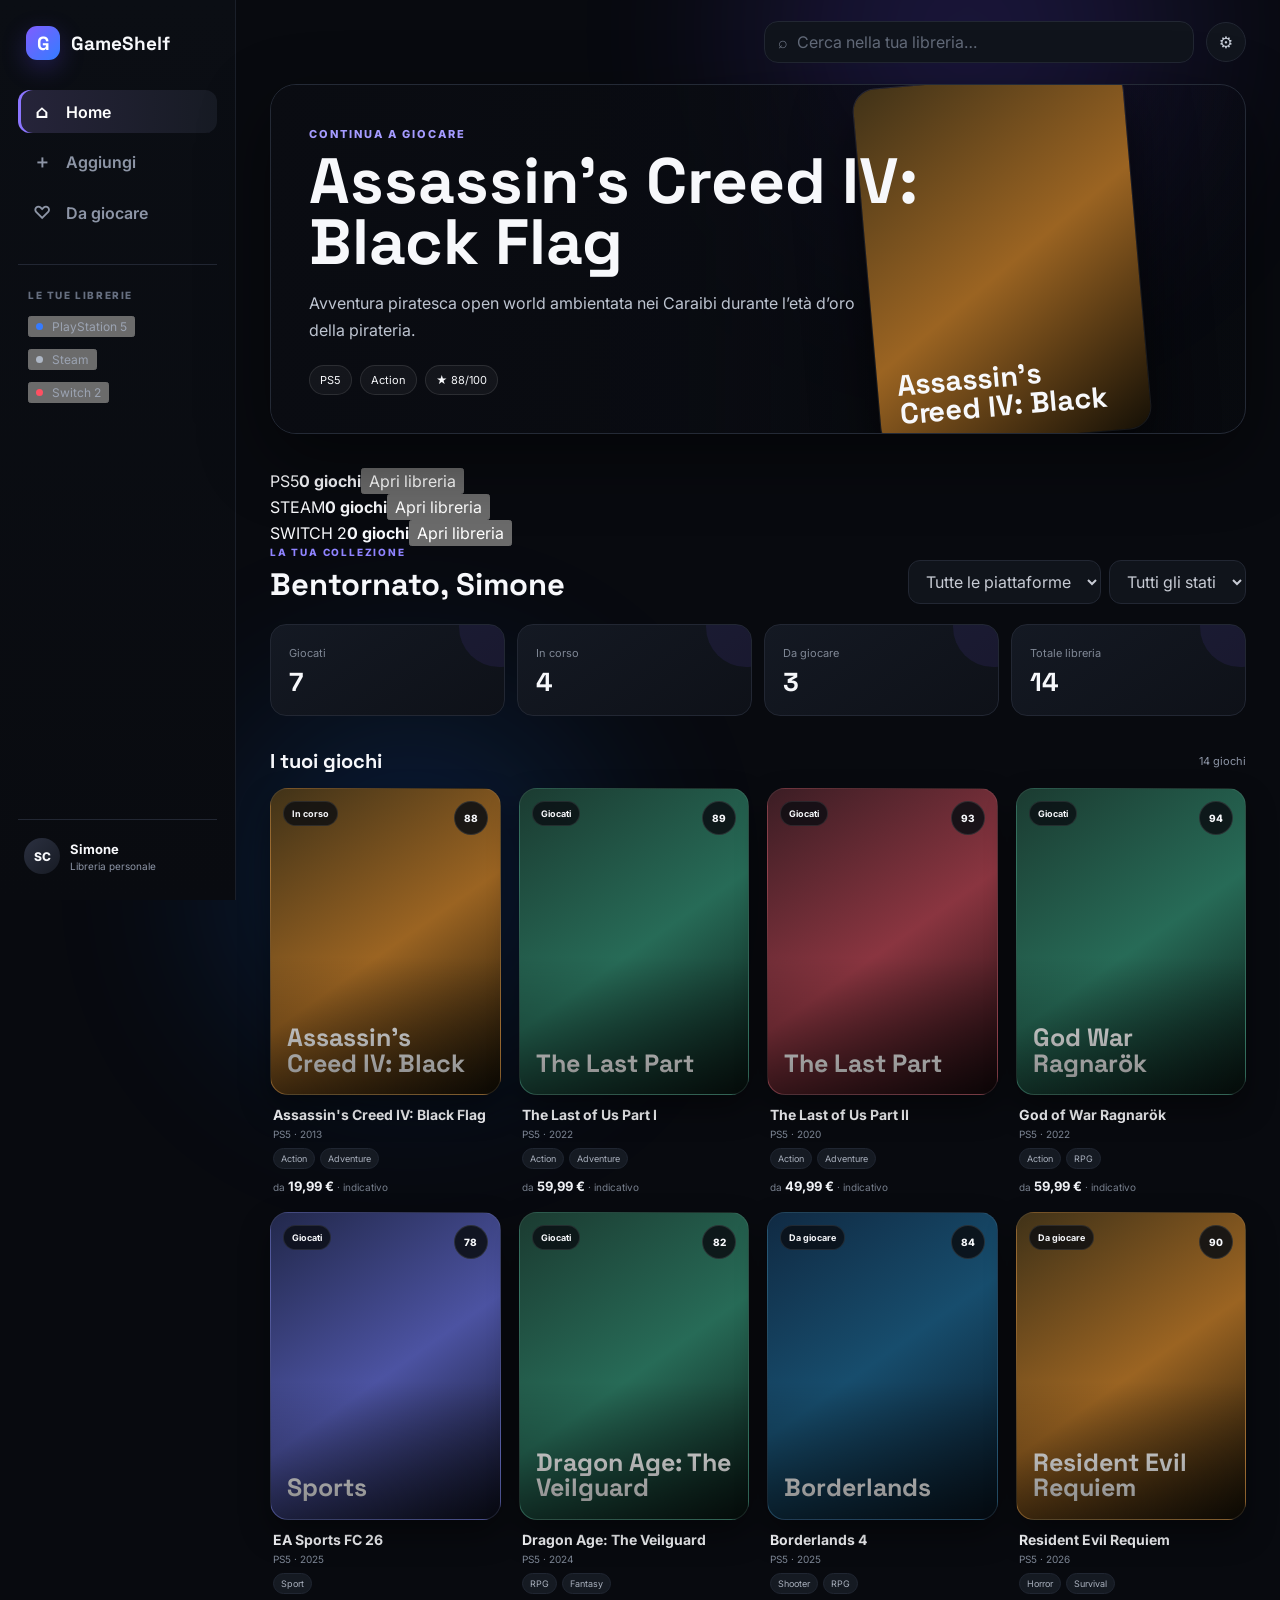
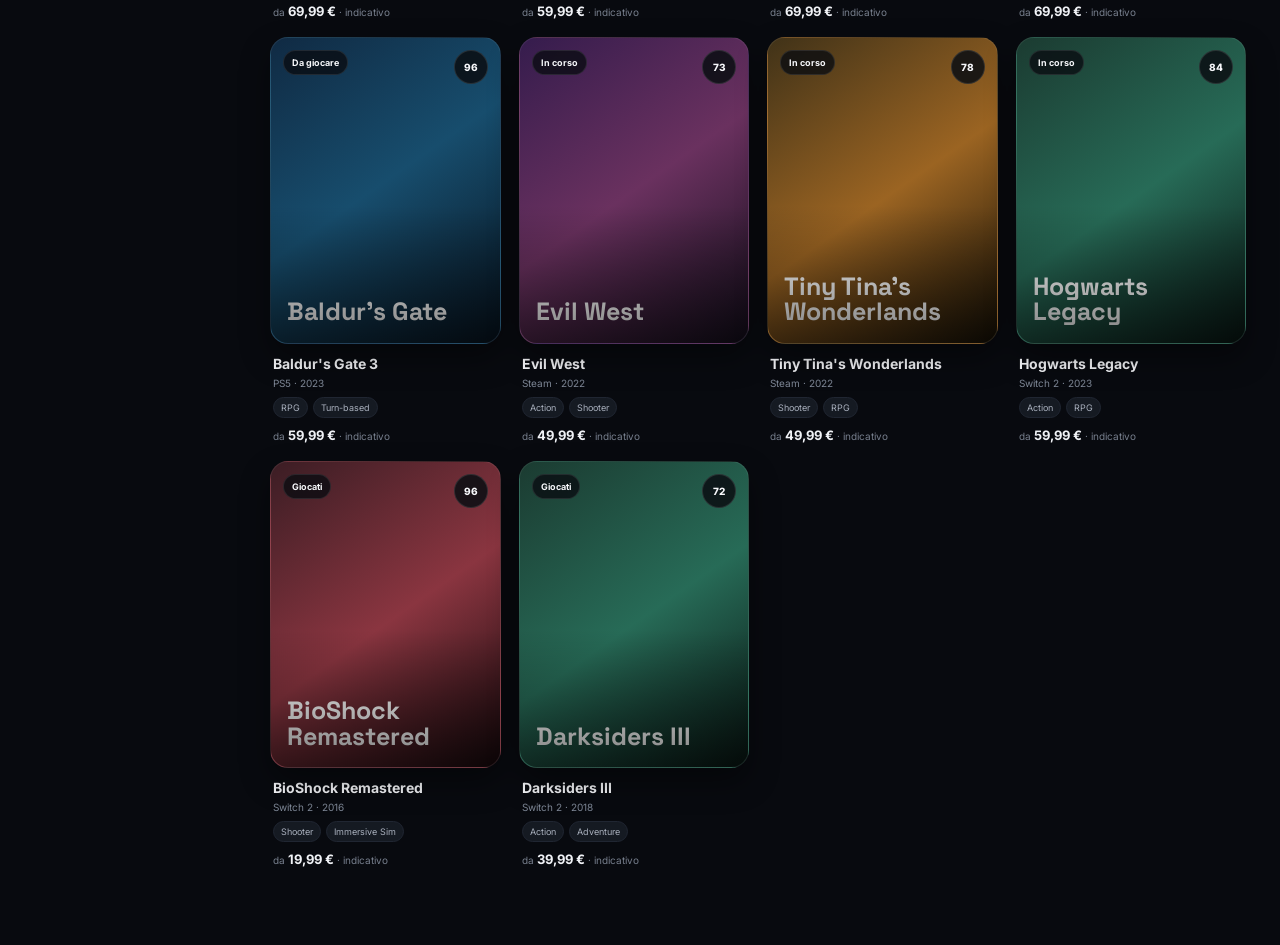
==== commit 1622250b: "Improve mobile navigation and platform libraries" ====
--- a/index.html
+++ b/index.html
@@ -1,18 +1,67 @@
 <!doctype html>
 <html lang="it">
 <head>
-  <meta charset="UTF-8"><meta name="viewport" content="width=device-width,initial-scale=1"><meta name="theme-color" content="#080a0f">
-  <title>GameShelf</title><link rel="manifest" href="manifest.webmanifest">
-  <link rel="preconnect" href="https://fonts.googleapis.com"><link rel="preconnect" href="https://fonts.gstatic.com" crossorigin>
-  <link href="https://fonts.googleapis.com/css2?family=Inter:wght@400;500;600;700;800&family=Space+Grotesk:wght@600;700&display=swap" rel="stylesheet"><link rel="stylesheet" href="styles.css">
+  <meta charset="UTF-8">
+  <meta name="viewport" content="width=device-width,initial-scale=1,viewport-fit=cover">
+  <meta name="theme-color" content="#080a0f">
+  <title>GameShelf</title>
+  <link rel="manifest" href="manifest.webmanifest">
+  <link rel="preconnect" href="https://fonts.googleapis.com">
+  <link rel="preconnect" href="https://fonts.gstatic.com" crossorigin>
+  <link href="https://fonts.googleapis.com/css2?family=Inter:wght@400;500;600;700;800&family=Space+Grotesk:wght@600;700&display=swap" rel="stylesheet">
+  <link rel="stylesheet" href="styles.css">
 </head>
-<body><div class="ambient ambient-one"></div><div class="ambient ambient-two"></div><div class="app-shell">
-<aside class="sidebar"><div class="brand"><span class="brand-mark">G</span><span class="brand-name">GameShelf</span></div><nav>
-<button class="nav active" data-view="library"><span class="nav-icon">⌂</span><span>Home</span></button><button class="nav" data-view="catalog"><span class="nav-icon">▦</span><span>Catalogo</span></button><button class="nav" data-view="wishlist"><span class="nav-icon">♡</span><span>Da giocare</span></button></nav>
-<div class="sidebar-library"><p>LA TUA LIBRERIA</p><div class="platform-mini"><i class="dot ps"></i>PlayStation 5</div><div class="platform-mini"><i class="dot steam"></i>Steam</div><div class="platform-mini"><i class="dot switch"></i>Switch 2</div></div><div class="profile"><div class="avatar">SC</div><div><b>Simone</b><small>Libreria personale</small></div></div></aside>
-<main><header class="topbar"><div class="mobile-brand"><span class="brand-mark">G</span> GameShelf</div><div class="search-wrap"><span>⌕</span><input id="search" type="search" placeholder="Cerca nella tua collezione…"></div><button class="round-btn" id="settingsButton" aria-label="Impostazioni">⚙</button></header>
-<section id="hero" class="hero"></section><section class="page-heading"><div><p class="eyebrow">LA TUA COLLEZIONE</p><h1 id="viewTitle">Bentornato, Simone</h1></div><div class="toolbar"><select id="platformFilter"><option value="all">Tutte le piattaforme</option><option>PS5</option><option>Steam</option><option>Switch 2</option></select><select id="statusFilter"><option value="all">Tutti gli stati</option><option>In corso</option><option>Giocati</option><option>Da giocare</option></select></div></section>
-<section id="stats" class="stats"></section><div class="section-line"><h2 id="sectionTitle">I tuoi giochi</h2><span id="resultCount"></span></div><section id="content" class="grid"></section><div id="sourceNote" class="source-note"></div></main></div>
+<body>
+<div class="ambient ambient-one"></div><div class="ambient ambient-two"></div>
+<div class="app-shell">
+  <aside class="sidebar">
+    <div class="brand"><span class="brand-mark">G</span><span class="brand-name">GameShelf</span></div>
+    <nav>
+      <button class="nav active" data-view="library"><span class="nav-icon">⌂</span><span>Home</span></button>
+      <button class="nav" data-view="catalog"><span class="nav-icon">＋</span><span>Aggiungi</span></button>
+      <button class="nav" data-view="wishlist"><span class="nav-icon">♡</span><span>Da giocare</span></button>
+    </nav>
+    <div class="sidebar-library">
+      <p>LE TUE LIBRERIE</p>
+      <button class="platform-mini platform-link" data-platform="PS5"><i class="dot ps"></i>PlayStation 5</button>
+      <button class="platform-mini platform-link" data-platform="Steam"><i class="dot steam"></i>Steam</button>
+      <button class="platform-mini platform-link" data-platform="Switch 2"><i class="dot switch"></i>Switch 2</button>
+    </div>
+    <div class="profile"><div class="avatar">SC</div><div><b>Simone</b><small>Libreria personale</small></div></div>
+  </aside>
+
+  <main>
+    <header class="topbar">
+      <div class="mobile-brand"><span class="brand-mark">G</span> GameShelf</div>
+      <div class="search-wrap"><span>⌕</span><input id="search" type="search" placeholder="Cerca nella tua libreria…"></div>
+      <button class="round-btn" id="settingsButton" aria-label="Impostazioni">⚙</button>
+    </header>
+
+    <section id="hero" class="hero"></section>
+
+    <section id="platformLibraries" class="platform-libraries">
+      <div class="platform-library ps-card" data-platform="PS5"><span>PS5</span><strong id="psCount">0 giochi</strong><button data-open-platform="PS5">Apri libreria</button></div>
+      <div class="platform-library steam-card" data-platform="Steam"><span>STEAM</span><strong id="steamCount">0 giochi</strong><button data-open-platform="Steam">Apri libreria</button></div>
+      <div class="platform-library switch-card" data-platform="Switch 2"><span>SWITCH 2</span><strong id="switchCount">0 giochi</strong><button data-open-platform="Switch 2">Apri libreria</button></div>
+    </section>
+
+    <section class="page-heading">
+      <div><p class="eyebrow" id="viewEyebrow">LA TUA COLLEZIONE</p><h1 id="viewTitle">Bentornato, Simone</h1></div>
+      <div class="toolbar">
+        <select id="platformFilter"><option value="all">Tutte le piattaforme</option><option>PS5</option><option>Steam</option><option>Switch 2</option></select>
+        <select id="statusFilter"><option value="all">Tutti gli stati</option><option>In corso</option><option>Giocati</option><option>Da giocare</option></select>
+      </div>
+    </section>
+
+    <section id="stats" class="stats"></section>
+    <div class="section-line"><h2 id="sectionTitle">I tuoi giochi</h2><span id="resultCount"></span></div>
+    <section id="content" class="grid"></section>
+    <div id="sourceNote" class="source-note"></div>
+  </main>
+</div>
+
 <dialog id="detail"><button id="closeDetail" class="close" aria-label="Chiudi">×</button><div id="detailContent"></div></dialog>
 <dialog id="settings" class="settings-dialog"><button class="close" id="closeSettings">×</button><div class="settings-body"><p class="eyebrow">INTEGRAZIONI</p><h2>Catalogo e prezzi live</h2><p class="settings-copy">Le chiavi restano salvate solo su questo dispositivo. Nessun login e nessun segreto viene inserito nel repository.</p><label>RAWG API key <input id="rawgKey" type="password" placeholder="Per catalogo, cover e dettagli reali"></label><small>RAWG è gratuito per progetti personali con attribuzione.</small><label>IsThereAnyDeal API key <input id="itadKey" type="password" placeholder="Opzionale, per prezzi PC live"></label><small>I prezzi live dipendono dai termini e dalla disponibilità del provider.</small><button class="save-settings" id="saveSettings">Salva configurazione</button><div id="settingsStatus"></div></div></dialog>
-<script src="data.js"></script><script src="integrations.js"></script><script src="app.js"></script></body></html>+<script src="data.js"></script><script src="integrations.js"></script><script src="app.js"></script>
+</body>
+</html>
--- a/styles.css
+++ b/styles.css
@@ -1 +1 @@
-:root{color-scheme:dark;--bg:#080a0f;--panel:#10131a;--panel2:#161a23;--text:#f7f8fb;--muted:#8d95a6;--line:#222733;--accent:#7c6cff;--accent2:#2f7cff}*{box-sizing:border-box}html{background:var(--bg)}body{margin:0;font-family:Inter,system-ui,sans-serif;background:var(--bg);color:var(--text);min-height:100vh;overflow-x:hidden}button,input,select{font:inherit}.ambient{position:fixed;border-radius:50%;filter:blur(100px);opacity:.18;pointer-events:none;z-index:0}.ambient-one{width:420px;height:420px;background:#6e4dff;top:-180px;right:8%}.ambient-two{width:360px;height:360px;background:#1677ff;bottom:-160px;left:18%}.app-shell{position:relative;z-index:1;display:grid;grid-template-columns:236px 1fr;min-height:100vh}.sidebar{position:sticky;top:0;height:100vh;border-right:1px solid #1a1f29;background:linear-gradient(180deg,#0b0e14 0%,#090b10 100%);padding:26px 18px;display:flex;flex-direction:column}.brand{display:flex;align-items:center;gap:11px;font-family:'Space Grotesk',sans-serif;font-size:19px;font-weight:700;padding:0 8px 30px}.brand-mark{width:34px;height:34px;border-radius:11px;display:inline-grid;place-items:center;background:linear-gradient(135deg,#805dff,#337dff);box-shadow:0 8px 24px #684cff40;color:#fff;font-weight:800}.sidebar nav{display:grid;gap:6px}.nav{border:0;background:transparent;color:#8d95a6;padding:11px 12px;text-align:left;border-radius:12px;cursor:pointer;display:flex;align-items:center;gap:12px;font-weight:600;transition:.2s}.nav-icon{width:24px;text-align:center;font-size:18px}.nav.active{color:#fff;background:linear-gradient(90deg,#26243a,#171b24);box-shadow:inset 3px 0 #8b75ff}.nav:hover{color:#fff;background:#141821}.sidebar-library{margin-top:30px;border-top:1px solid var(--line);padding:24px 10px}.sidebar-library p{font-size:10px;letter-spacing:.16em;color:#666f80;font-weight:800;margin:0 0 15px}.platform-mini{font-size:12px;color:#9ba3b2;display:flex;align-items:center;gap:9px;margin:12px 0}.dot{width:7px;height:7px;border-radius:50%;display:inline-block}.ps{background:#367bff}.steam{background:#aeb7c5}.switch{background:#ff5062}.profile{margin-top:auto;border-top:1px solid var(--line);padding:18px 6px 0;display:flex;gap:10px;align-items:center}.avatar{width:36px;height:36px;border-radius:50%;display:grid;place-items:center;background:linear-gradient(135deg,#2b3040,#171b24);font-size:12px;font-weight:800}.profile b,.profile small{display:block}.profile b{font-size:13px}.profile small{font-size:10px;color:var(--muted);margin-top:3px}main{padding:0 34px 50px;max-width:1600px;width:100%;margin:0 auto}.topbar{height:84px;display:flex;align-items:center;justify-content:flex-end;gap:12px}.search-wrap{width:min(430px,45vw);height:42px;background:#10141c;border:1px solid var(--line);border-radius:14px;display:flex;align-items:center;padding:0 13px;color:#6f7786}.search-wrap input{width:100%;border:0;outline:0;background:transparent;color:#fff;padding:0 9px}.search-wrap input::placeholder{color:#626a79}.round-btn{width:40px;height:40px;border-radius:50%;border:1px solid var(--line);background:#11151d;color:#778092;cursor:pointer}.mobile-brand{display:none}.hero{min-height:350px;border-radius:26px;overflow:hidden;position:relative;display:flex;align-items:flex-end;padding:38px;margin-bottom:34px;background:radial-gradient(circle at 72% 38%,#353b4c 0,#1b2130 26%,transparent 48%),linear-gradient(115deg,#151821 0%,#131725 42%,#0d1017 100%);background-size:cover;background-position:center;border:1px solid #242a36;box-shadow:0 24px 70px #0007}.hero::before{content:'';position:absolute;inset:0;background:linear-gradient(90deg,#0a0c12f5 0%,#0a0c12a8 45%,#0a0c1215 75%)}.hero-art{position:absolute;right:4%;bottom:-8%;width:42%;height:116%;display:grid;place-items:center;transform:rotate(-5deg)}.hero-cover{width:min(270px,70%);aspect-ratio:3/4;border-radius:22px;background:var(--game-gradient);box-shadow:0 28px 60px #000a,0 0 0 1px #ffffff20;position:relative;overflow:hidden}.hero-cover img,.game-cover img,.detail-cover img{width:100%;height:100%;object-fit:cover;display:block;position:relative;z-index:1}.hero-cover span{position:absolute;z-index:0;left:20px;bottom:20px;right:20px;font-family:'Space Grotesk';font-weight:700;font-size:29px;line-height:1}.hero-content{position:relative;z-index:2;max-width:620px}.hero-kicker{font-size:11px;letter-spacing:.18em;color:#a59bff;font-weight:800}.hero h2{font-family:'Space Grotesk';font-size:clamp(36px,5vw,64px);line-height:.96;margin:10px 0 16px;max-width:650px}.hero p{color:#bdc4d0;line-height:1.7;max-width:550px;margin:0 0 21px}.hero-meta{display:flex;gap:8px;flex-wrap:wrap}.hero-meta span{font-size:11px;border:1px solid #ffffff1a;background:#ffffff0b;padding:7px 10px;border-radius:999px}.page-heading{display:flex;align-items:flex-end;justify-content:space-between;gap:20px;margin-bottom:20px}.eyebrow{font-size:10px;letter-spacing:.18em;color:#8f83ff;font-weight:800;margin:0 0 6px}.page-heading h1{font-family:'Space Grotesk';font-size:31px;margin:0}.toolbar{display:flex;gap:8px}.toolbar select{background:#10141b;border:1px solid var(--line);color:#c7cbd4;border-radius:12px;padding:10px 13px;outline:0}.stats{display:grid;grid-template-columns:repeat(4,1fr);gap:12px;margin:20px 0 32px}.stat{background:linear-gradient(145deg,#141923,#0e1118);border:1px solid var(--line);padding:16px 18px;border-radius:16px;position:relative;overflow:hidden}.stat::after{content:'';position:absolute;width:80px;height:80px;border-radius:50%;right:-35px;top:-38px;background:#765cff18}.stat b{display:block;font-family:'Space Grotesk';font-size:26px;margin-top:4px}.stat span{color:#7f8795;font-size:11px}.section-line{display:flex;justify-content:space-between;align-items:center;margin-bottom:14px}.section-line h2{font-family:'Space Grotesk';font-size:20px;margin:0}.section-line span{font-size:11px;color:var(--muted)}.grid{display:grid;grid-template-columns:repeat(auto-fill,minmax(190px,1fr));gap:18px}.card{background:transparent;border:0;cursor:pointer;transition:.25s;text-align:left}.game-cover{aspect-ratio:3/4;border-radius:18px;background:var(--game-gradient);position:relative;overflow:hidden;border:1px solid #ffffff12;box-shadow:0 14px 30px #0006;transition:.25s}.game-cover::before{content:attr(data-initials);position:absolute;inset:auto 16px 18px;z-index:0;font-family:'Space Grotesk';font-size:25px;font-weight:700;line-height:1.02;color:#fff}.game-cover::after{content:'';position:absolute;inset:0;z-index:2;background:linear-gradient(180deg,transparent 55%,#00000080 100%);pointer-events:none}.card:hover{transform:translateY(-6px)}.card:hover .game-cover{box-shadow:0 22px 44px #0009,0 0 0 1px #ffffff25}.status-badge{position:absolute;z-index:3;top:12px;left:12px;background:#0a0c11c7;backdrop-filter:blur(8px);border:1px solid #ffffff18;border-radius:999px;padding:6px 8px;font-size:9px;font-weight:700}.rating{position:absolute;z-index:3;top:12px;right:12px;width:34px;height:34px;border-radius:50%;background:#0b0e13dc;border:1px solid #ffffff1c;display:grid;place-items:center;font-size:10px;font-weight:800}.card-body{padding:11px 3px 0}.title{font-weight:700;font-size:14px;white-space:nowrap;overflow:hidden;text-overflow:ellipsis}.meta{color:#7e8796;font-size:10px;margin-top:5px}.chips{display:flex;gap:5px;flex-wrap:wrap;margin-top:8px}.chip{font-size:9px;padding:4px 7px;border-radius:999px;background:#151a22;color:#a9b0bd;border:1px solid #202632}.price{margin-top:9px;font-size:10px;color:#777f8d}.price b{font-size:13px;color:#f1f3f7}.empty{grid-column:1/-1;border:1px dashed #2a303d;border-radius:18px;padding:50px;text-align:center;color:var(--muted)}dialog{width:min(980px,94vw);border:1px solid #2a303c;border-radius:25px;background:#0e1117;color:#fff;padding:0;box-shadow:0 40px 110px #000d;overflow:hidden}dialog::backdrop{background:#020305d9;backdrop-filter:blur(8px)}.close{position:absolute;right:17px;top:16px;z-index:5;border:1px solid #ffffff1e;background:#0b0d12b8;color:white;border-radius:50%;width:38px;height:38px;font-size:22px;cursor:pointer}.detail-hero{min-height:330px;padding:42px;display:flex;gap:28px;align-items:flex-end;position:relative;background:var(--game-gradient);background-size:cover;background-position:center;overflow:hidden}.detail-hero::after{content:'';position:absolute;inset:0;background:linear-gradient(0deg,#0e1117 0,transparent 45%)}.detail-cover{width:170px;aspect-ratio:3/4;border-radius:16px;overflow:hidden;position:relative;z-index:2;background:var(--game-gradient);box-shadow:0 18px 50px #000b;flex:none}.detail-hero-inner{position:relative;z-index:2}.detail-hero h2{font-family:'Space Grotesk';font-size:44px;max-width:680px;margin:8px 0}.detail-body{padding:28px 34px 34px;display:grid;grid-template-columns:1.5fr 1fr;gap:30px}.detail-body p{color:#b8bfca;line-height:1.75;margin-top:0}.kv{display:grid;gap:8px}.kv div{background:#151922;border:1px solid #202632;border-radius:12px;padding:11px 13px;font-size:12px}.kv small{display:block;color:#747d8c;margin-bottom:4px}.actions{display:flex;gap:8px;flex-wrap:wrap;margin-top:20px}.actions button{border:1px solid #2b3140;background:#171c26;color:#fff;border-radius:11px;padding:10px 13px;cursor:pointer}.actions button.primary{background:linear-gradient(135deg,#765dff,#4c73ff);border-color:transparent}.actions button:hover{filter:brightness(1.12)}.image-fallback img{display:none!important}@media(max-width:1000px){.app-shell{grid-template-columns:88px 1fr}.brand-name,.nav span:last-child,.sidebar-library,.profile div:not(.avatar){display:none}.brand{justify-content:center;padding-left:0;padding-right:0}.nav{justify-content:center}.sidebar{padding-left:12px;padding-right:12px}.profile{justify-content:center}.hero-art{width:48%;opacity:.9}.stats{grid-template-columns:repeat(2,1fr)}}@media(max-width:720px){.app-shell{display:block}.sidebar{position:fixed;z-index:20;left:12px;right:12px;bottom:12px;top:auto;height:64px;border:1px solid #242a35;border-radius:18px;background:#0b0e14e8;backdrop-filter:blur(18px);padding:8px 10px;display:block}.sidebar .brand,.sidebar-library,.profile{display:none}.sidebar nav{display:flex;justify-content:space-around}.nav{flex:1;padding:10px}.nav-icon{font-size:20px}.nav span:last-child{display:none}main{padding:0 16px 92px}.topbar{height:70px;justify-content:space-between}.mobile-brand{display:flex;align-items:center;gap:8px;font-family:'Space Grotesk';font-weight:700}.mobile-brand .brand-mark{width:30px;height:30px}.search-wrap{width:48px;overflow:hidden;transition:.2s}.search-wrap:focus-within{width:70vw}.search-wrap input{min-width:220px}.round-btn{display:none}.hero{min-height:430px;padding:25px;margin-bottom:28px;background-position:center}.hero::before{background:linear-gradient(0deg,#090b11fa 4%,#090b1190 57%,#090b1115 100%)}.hero-art{width:72%;height:65%;right:14%;top:5%;opacity:.92}.hero-cover{width:190px}.hero-content{margin-top:190px}.hero h2{font-size:36px}.hero p{font-size:13px;display:-webkit-box;-webkit-line-clamp:2;-webkit-box-orient:vertical;overflow:hidden}.page-heading{display:block}.page-heading h1{font-size:26px}.toolbar{margin-top:14px;overflow-x:auto}.toolbar select{min-width:155px}.stats{grid-template-columns:repeat(2,1fr)}.grid{grid-template-columns:repeat(2,minmax(0,1fr));gap:13px}.game-cover{border-radius:15px}.title{font-size:12px}.detail-hero{min-height:360px;padding:28px;gap:18px;align-items:flex-end}.detail-cover{width:110px}.detail-hero h2{font-size:30px}.detail-body{grid-template-columns:1fr;padding:22px}.empty{padding:35px 18px}}+:root{color-scheme:dark;--bg:#080a0f;--panel:#10131a;--panel2:#161a23;--text:#f7f8fb;--muted:#8d95a6;--line:#222733;--accent:#7c6cff;--accent2:#2f7cff}*{box-sizing:border-box}html{background:var(--bg)}body{margin:0;font-family:Inter,system-ui,sans-serif;background:var(--bg);color:var(--text);min-height:100vh;overflow-x:hidden}button,input,select{font:inherit}.ambient{position:fixed;border-radius:50%;filter:blur(100px);opacity:.18;pointer-events:none;z-index:0}.ambient-one{width:420px;height:420px;background:#6e4dff;top:-180px;right:8%}.ambient-two{width:360px;height:360px;background:#1677ff;bottom:-160px;left:18%}.app-shell{position:relative;z-index:1;display:grid;grid-template-columns:236px 1fr;min-height:100vh}.sidebar{position:sticky;top:0;height:100vh;border-right:1px solid #1a1f29;background:linear-gradient(180deg,#0b0e14 0%,#090b10 100%);padding:26px 18px;display:flex;flex-direction:column}.brand{display:flex;align-items:center;gap:11px;font-family:'Space Grotesk',sans-serif;font-size:19px;font-weight:700;padding:0 8px 30px}.brand-mark{width:34px;height:34px;border-radius:11px;display:inline-grid;place-items:center;background:linear-gradient(135deg,#805dff,#337dff);box-shadow:0 8px 24px #684cff40;color:#fff;font-weight:800}.sidebar nav{display:grid;gap:6px}.nav{border:0;background:transparent;color:#8d95a6;padding:11px 12px;text-align:left;border-radius:12px;cursor:pointer;display:flex;align-items:center;gap:12px;font-weight:600;transition:.2s}.nav-icon{width:24px;text-align:center;font-size:18px}.nav.active{color:#fff;background:linear-gradient(90deg,#26243a,#171b24);box-shadow:inset 3px 0 #8b75ff}.nav:hover{color:#fff;background:#141821}.sidebar-library{margin-top:30px;border-top:1px solid var(--line);padding:24px 10px}.sidebar-library p{font-size:10px;letter-spacing:.16em;color:#666f80;font-weight:800;margin:0 0 15px}.platform-mini{font-size:12px;color:#9ba3b2;display:flex;align-items:center;gap:9px;margin:12px 0}.dot{width:7px;height:7px;border-radius:50%;display:inline-block}.ps{background:#367bff}.steam{background:#aeb7c5}.switch{background:#ff5062}.profile{margin-top:auto;border-top:1px solid var(--line);padding:18px 6px 0;display:flex;gap:10px;align-items:center}.avatar{width:36px;height:36px;border-radius:50%;display:grid;place-items:center;background:linear-gradient(135deg,#2b3040,#171b24);font-size:12px;font-weight:800}.profile b,.profile small{display:block}.profile b{font-size:13px}.profile small{font-size:10px;color:var(--muted);margin-top:3px}main{padding:0 34px 50px;max-width:1600px;width:100%;margin:0 auto}.topbar{height:84px;display:flex;align-items:center;justify-content:flex-end;gap:12px}.search-wrap{width:min(430px,45vw);height:42px;background:#10141c;border:1px solid var(--line);border-radius:14px;display:flex;align-items:center;padding:0 13px;color:#6f7786}.search-wrap input{width:100%;border:0;outline:0;background:transparent;color:#fff;padding:0 9px}.search-wrap input::placeholder{color:#626a79}.round-btn{width:40px;height:40px;border-radius:50%;border:1px solid var(--line);background:#11151d;color:#cbd1dc;cursor:pointer}.mobile-brand{display:none}.hero{min-height:350px;border-radius:26px;overflow:hidden;position:relative;display:flex;align-items:flex-end;padding:38px;margin-bottom:34px;background:radial-gradient(circle at 72% 38%,#353b4c 0,#1b2130 26%,transparent 48%),linear-gradient(115deg,#151821 0%,#131725 42%,#0d1017 100%);background-size:cover;background-position:center;border:1px solid #242a36;box-shadow:0 24px 70px #0007}.hero::before{content:'';position:absolute;inset:0;background:linear-gradient(90deg,#0a0c12f5 0%,#0a0c12a8 45%,#0a0c1215 75%)}.hero-art{position:absolute;right:4%;bottom:-8%;width:42%;height:116%;display:grid;place-items:center;transform:rotate(-5deg)}.hero-cover{width:min(270px,70%);aspect-ratio:3/4;border-radius:22px;background:var(--game-gradient);box-shadow:0 28px 60px #000a,0 0 0 1px #ffffff20;position:relative;overflow:hidden}.hero-cover img,.game-cover img,.detail-cover img{width:100%;height:100%;object-fit:cover;display:block;position:relative;z-index:1}.hero-cover span{position:absolute;z-index:0;left:20px;bottom:20px;right:20px;font-family:'Space Grotesk';font-weight:700;font-size:29px;line-height:1}.hero-content{position:relative;z-index:2;max-width:620px}.hero-kicker{font-size:11px;letter-spacing:.18em;color:#a59bff;font-weight:800}.hero h2{font-family:'Space Grotesk';font-size:clamp(36px,5vw,64px);line-height:.96;margin:10px 0 16px;max-width:650px}.hero p{color:#bdc4d0;line-height:1.7;max-width:550px;margin:0 0 21px}.hero-meta{display:flex;gap:8px;flex-wrap:wrap}.hero-meta span{font-size:11px;border:1px solid #ffffff1a;background:#ffffff0b;padding:7px 10px;border-radius:999px}.page-heading{display:flex;align-items:flex-end;justify-content:space-between;gap:20px;margin-bottom:20px}.eyebrow{font-size:10px;letter-spacing:.18em;color:#8f83ff;font-weight:800;margin:0 0 6px}.page-heading h1{font-family:'Space Grotesk';font-size:31px;margin:0}.toolbar{display:flex;gap:8px}.toolbar select{background:#10141b;border:1px solid var(--line);color:#c7cbd4;border-radius:12px;padding:10px 13px;outline:0}.stats{display:grid;grid-template-columns:repeat(4,1fr);gap:12px;margin:20px 0 32px}.stat{background:linear-gradient(145deg,#141923,#0e1118);border:1px solid var(--line);padding:16px 18px;border-radius:16px;position:relative;overflow:hidden}.stat::after{content:'';position:absolute;width:80px;height:80px;border-radius:50%;right:-35px;top:-38px;background:#765cff18}.stat b{display:block;font-family:'Space Grotesk';font-size:26px;margin-top:4px}.stat span{color:#7f8795;font-size:11px}.section-line{display:flex;justify-content:space-between;align-items:center;margin-bottom:14px}.section-line h2{font-family:'Space Grotesk';font-size:20px;margin:0}.section-line span{font-size:11px;color:var(--muted)}.grid{display:grid;grid-template-columns:repeat(auto-fill,minmax(190px,1fr));gap:18px}.card{background:transparent;border:0;cursor:pointer;transition:.25s;text-align:left}.game-cover{aspect-ratio:3/4;border-radius:18px;background:var(--game-gradient);position:relative;overflow:hidden;border:1px solid #ffffff12;box-shadow:0 14px 30px #0006;transition:.25s}.game-cover::before{content:attr(data-initials);position:absolute;inset:auto 16px 18px;z-index:0;font-family:'Space Grotesk';font-size:25px;font-weight:700;line-height:1.02;color:#fff}.game-cover::after{content:'';position:absolute;inset:0;z-index:2;background:linear-gradient(180deg,transparent 55%,#00000080 100%);pointer-events:none}.card:hover{transform:translateY(-6px)}.card:hover .game-cover{box-shadow:0 22px 44px #0009,0 0 0 1px #ffffff25}.status-badge{position:absolute;z-index:3;top:12px;left:12px;background:#0a0c11c7;backdrop-filter:blur(8px);border:1px solid #ffffff18;border-radius:999px;padding:6px 8px;font-size:9px;font-weight:700}.rating{position:absolute;z-index:3;top:12px;right:12px;width:34px;height:34px;border-radius:50%;background:#0b0e13dc;border:1px solid #ffffff1c;display:grid;place-items:center;font-size:10px;font-weight:800}.card-body{padding:11px 3px 0}.title{font-weight:700;font-size:14px;white-space:nowrap;overflow:hidden;text-overflow:ellipsis}.meta{color:#7e8796;font-size:10px;margin-top:5px}.chips{display:flex;gap:5px;flex-wrap:wrap;margin-top:8px}.chip{font-size:9px;padding:4px 7px;border-radius:999px;background:#151a22;color:#a9b0bd;border:1px solid #202632}.price{margin-top:9px;font-size:10px;color:#777f8d}.price b{font-size:13px;color:#f1f3f7}.empty{grid-column:1/-1;border:1px dashed #2a303d;border-radius:18px;padding:50px;text-align:center;color:var(--muted)}dialog{width:min(980px,94vw);border:1px solid #2a303c;border-radius:25px;background:#0e1117;color:#fff;padding:0;box-shadow:0 40px 110px #000d;overflow:hidden}dialog::backdrop{background:#020305d9;backdrop-filter:blur(8px)}.close{position:absolute;right:17px;top:16px;z-index:5;border:1px solid #ffffff1e;background:#0b0d12b8;color:white;border-radius:50%;width:38px;height:38px;font-size:22px;cursor:pointer}.detail-hero{min-height:330px;padding:42px;display:flex;gap:28px;align-items:flex-end;position:relative;background:var(--game-gradient);background-size:cover;background-position:center;overflow:hidden}.detail-hero::after{content:'';position:absolute;inset:0;background:linear-gradient(0deg,#0e1117 0,transparent 45%)}.detail-cover{width:170px;aspect-ratio:3/4;border-radius:16px;overflow:hidden;position:relative;z-index:2;background:var(--game-gradient);box-shadow:0 18px 50px #000b;flex:none}.detail-hero-inner{position:relative;z-index:2}.detail-hero h2{font-family:'Space Grotesk';font-size:44px;max-width:680px;margin:8px 0}.detail-body{padding:28px 34px 34px;display:grid;grid-template-columns:1.5fr 1fr;gap:30px}.detail-body p{color:#b8bfca;line-height:1.75;margin-top:0}.kv{display:grid;gap:8px}.kv div{background:#151922;border:1px solid #202632;border-radius:12px;padding:11px 13px;font-size:12px}.kv small{display:block;color:#747d8c;margin-bottom:4px}.kv a{display:block;color:#9d94ff;margin-top:6px}.actions{display:flex;gap:8px;flex-wrap:wrap;margin-top:20px}.actions button{border:1px solid #2b3140;background:#171c26;color:#fff;border-radius:11px;padding:10px 13px;cursor:pointer}.actions button.primary,.save-settings{background:linear-gradient(135deg,#765dff,#4c73ff);border-color:transparent}.actions button:hover{filter:brightness(1.12)}.image-fallback img{display:none!important}.source-note{font-size:11px;color:#677080;margin-top:28px}.source-note a{color:#9d94ff}.settings-dialog{width:min(560px,92vw)}.settings-body{padding:34px}.settings-body h2{font-family:'Space Grotesk';font-size:28px;margin:6px 0 10px}.settings-copy{color:#939baa;line-height:1.6}.settings-body label{display:grid;gap:8px;margin-top:22px;font-size:12px;font-weight:700}.settings-body input{background:#151922;border:1px solid #2a303d;color:#fff;border-radius:12px;padding:12px 13px;outline:0}.settings-body small{display:block;color:#727b8a;margin-top:6px;line-height:1.5}.save-settings{margin-top:24px;color:#fff;border:0;border-radius:12px;padding:12px 16px;cursor:pointer;font-weight:700}.settings-body #settingsStatus{font-size:12px;color:#8fd4a5;margin-top:12px}@media(max-width:1000px){.app-shell{grid-template-columns:88px 1fr}.brand-name,.nav span:last-child,.sidebar-library,.profile div:not(.avatar){display:none}.brand{justify-content:center;padding-left:0;padding-right:0}.nav{justify-content:center}.sidebar{padding-left:12px;padding-right:12px}.profile{justify-content:center}.hero-art{width:48%;opacity:.9}.stats{grid-template-columns:repeat(2,1fr)}}@media(max-width:720px){.app-shell{display:block}.sidebar{position:fixed;z-index:20;left:12px;right:12px;bottom:12px;top:auto;height:64px;border:1px solid #242a35;border-radius:18px;background:#0b0e14e8;backdrop-filter:blur(18px);padding:8px 10px;display:block}.sidebar .brand,.sidebar-library,.profile{display:none}.sidebar nav{display:flex;justify-content:space-around}.nav{flex:1;padding:10px}.nav-icon{font-size:20px}.nav span:last-child{display:none}main{padding:0 16px 92px}.topbar{height:70px;justify-content:space-between}.mobile-brand{display:flex;align-items:center;gap:8px;font-family:'Space Grotesk';font-weight:700}.mobile-brand .brand-mark{width:30px;height:30px}.search-wrap{width:48px;overflow:hidden;transition:.2s}.search-wrap:focus-within{width:65vw}.search-wrap input{min-width:220px}.hero{min-height:430px;padding:25px;margin-bottom:28px}.hero::before{background:linear-gradient(0deg,#090b11fa 4%,#090b1190 57%,#090b1115 100%)}.hero-art{width:72%;height:65%;right:14%;top:5%;opacity:.92}.hero-cover{width:190px}.hero-content{margin-top:190px}.hero h2{font-size:36px}.hero p{font-size:13px;display:-webkit-box;-webkit-line-clamp:2;-webkit-box-orient:vertical;overflow:hidden}.page-heading{display:block}.page-heading h1{font-size:26px}.toolbar{margin-top:14px;overflow-x:auto}.toolbar select{min-width:155px}.stats{grid-template-columns:repeat(2,1fr)}.grid{grid-template-columns:repeat(2,minmax(0,1fr));gap:13px}.game-cover{border-radius:15px}.title{font-size:12px}.detail-hero{min-height:360px;padding:28px;gap:18px;align-items:flex-end}.detail-cover{width:110px}.detail-hero h2{font-size:30px}.detail-body{grid-template-columns:1fr;padding:22px}.empty{padding:35px 18px}.settings-body{padding:26px 20px}}
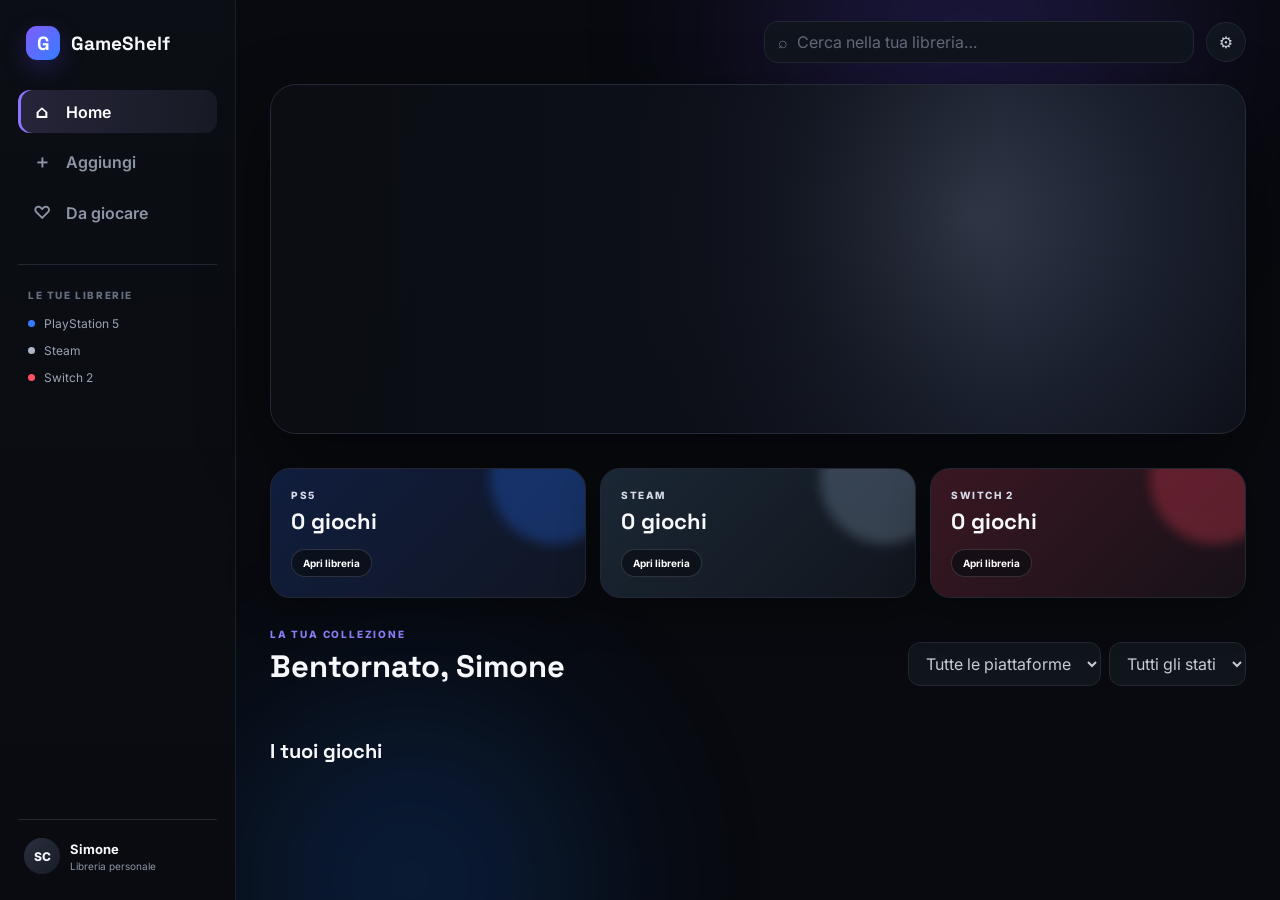
==== commit 047cf57a: "Load mobile UX overrides" ====
--- a/index.html
+++ b/index.html
@@ -10,6 +10,7 @@
   <link rel="preconnect" href="https://fonts.gstatic.com" crossorigin>
   <link href="https://fonts.googleapis.com/css2?family=Inter:wght@400;500;600;700;800&family=Space+Grotesk:wght@600;700&display=swap" rel="stylesheet">
   <link rel="stylesheet" href="styles.css">
+  <link rel="stylesheet" href="ux-v2.css">
 </head>
 <body>
 <div class="ambient ambient-one"></div><div class="ambient ambient-two"></div>
@@ -29,37 +30,22 @@
     </div>
     <div class="profile"><div class="avatar">SC</div><div><b>Simone</b><small>Libreria personale</small></div></div>
   </aside>
-
   <main>
     <header class="topbar">
       <div class="mobile-brand"><span class="brand-mark">G</span> GameShelf</div>
       <div class="search-wrap"><span>⌕</span><input id="search" type="search" placeholder="Cerca nella tua libreria…"></div>
       <button class="round-btn" id="settingsButton" aria-label="Impostazioni">⚙</button>
     </header>
-
     <section id="hero" class="hero"></section>
-
     <section id="platformLibraries" class="platform-libraries">
       <div class="platform-library ps-card" data-platform="PS5"><span>PS5</span><strong id="psCount">0 giochi</strong><button data-open-platform="PS5">Apri libreria</button></div>
       <div class="platform-library steam-card" data-platform="Steam"><span>STEAM</span><strong id="steamCount">0 giochi</strong><button data-open-platform="Steam">Apri libreria</button></div>
       <div class="platform-library switch-card" data-platform="Switch 2"><span>SWITCH 2</span><strong id="switchCount">0 giochi</strong><button data-open-platform="Switch 2">Apri libreria</button></div>
     </section>
-
-    <section class="page-heading">
-      <div><p class="eyebrow" id="viewEyebrow">LA TUA COLLEZIONE</p><h1 id="viewTitle">Bentornato, Simone</h1></div>
-      <div class="toolbar">
-        <select id="platformFilter"><option value="all">Tutte le piattaforme</option><option>PS5</option><option>Steam</option><option>Switch 2</option></select>
-        <select id="statusFilter"><option value="all">Tutti gli stati</option><option>In corso</option><option>Giocati</option><option>Da giocare</option></select>
-      </div>
-    </section>
-
-    <section id="stats" class="stats"></section>
-    <div class="section-line"><h2 id="sectionTitle">I tuoi giochi</h2><span id="resultCount"></span></div>
-    <section id="content" class="grid"></section>
-    <div id="sourceNote" class="source-note"></div>
+    <section class="page-heading"><div><p class="eyebrow" id="viewEyebrow">LA TUA COLLEZIONE</p><h1 id="viewTitle">Bentornato, Simone</h1></div><div class="toolbar"><select id="platformFilter"><option value="all">Tutte le piattaforme</option><option>PS5</option><option>Steam</option><option>Switch 2</option></select><select id="statusFilter"><option value="all">Tutti gli stati</option><option>In corso</option><option>Giocati</option><option>Da giocare</option></select></div></section>
+    <section id="stats" class="stats"></section><div class="section-line"><h2 id="sectionTitle">I tuoi giochi</h2><span id="resultCount"></span></div><section id="content" class="grid"></section><div id="sourceNote" class="source-note"></div>
   </main>
 </div>
-
 <dialog id="detail"><button id="closeDetail" class="close" aria-label="Chiudi">×</button><div id="detailContent"></div></dialog>
 <dialog id="settings" class="settings-dialog"><button class="close" id="closeSettings">×</button><div class="settings-body"><p class="eyebrow">INTEGRAZIONI</p><h2>Catalogo e prezzi live</h2><p class="settings-copy">Le chiavi restano salvate solo su questo dispositivo. Nessun login e nessun segreto viene inserito nel repository.</p><label>RAWG API key <input id="rawgKey" type="password" placeholder="Per catalogo, cover e dettagli reali"></label><small>RAWG è gratuito per progetti personali con attribuzione.</small><label>IsThereAnyDeal API key <input id="itadKey" type="password" placeholder="Opzionale, per prezzi PC live"></label><small>I prezzi live dipendono dai termini e dalla disponibilità del provider.</small><button class="save-settings" id="saveSettings">Salva configurazione</button><div id="settingsStatus"></div></div></dialog>
 <script src="data.js"></script><script src="integrations.js"></script><script src="app.js"></script>
--- a/ux-v2.css
+++ b/ux-v2.css
@@ -0,0 +1,23 @@
+/* GameShelf mobile/platform UX overrides */
+.platform-link{width:100%;border:0;background:transparent;padding:0;text-align:left;cursor:pointer;font-family:inherit}.platform-link:hover{color:#fff}
+.platform-libraries{display:grid;grid-template-columns:repeat(3,1fr);gap:14px;margin:0 0 30px}.platform-library{min-height:128px;border:1px solid var(--line);border-radius:20px;padding:20px;display:flex;flex-direction:column;justify-content:flex-end;position:relative;overflow:hidden;cursor:pointer;box-shadow:0 16px 40px #0005}.platform-library::before{content:'';position:absolute;width:130px;height:130px;border-radius:50%;right:-35px;top:-55px;opacity:.28;filter:blur(6px)}.platform-library span{font-size:10px;letter-spacing:.16em;font-weight:800;color:#d8dbea}.platform-library strong{font-family:'Space Grotesk';font-size:22px;margin:6px 0 14px;position:relative;z-index:1}.platform-library button{width:max-content;border:1px solid #ffffff24;background:#0a0c12a6;color:#fff;border-radius:999px;padding:7px 11px;font-size:10px;font-weight:700;cursor:pointer;position:relative;z-index:1}.ps-card{background:linear-gradient(135deg,#101d3d,#111624)}.ps-card::before{background:#2874ff}.steam-card{background:linear-gradient(135deg,#1a2734,#11151d)}.steam-card::before{background:#91a9c4}.switch-card{background:linear-gradient(135deg,#391722,#171118)}.switch-card::before{background:#ff435d}.add-to-libraries{display:flex;align-items:center;gap:8px;flex-wrap:wrap}.add-to-libraries small{width:100%;color:#7f8795;margin-bottom:2px}
+
+@media(max-width:1000px){.platform-libraries{grid-template-columns:repeat(3,1fr)}}
+
+@media(max-width:720px){
+  html,body{min-height:100%;min-height:100dvh}
+  body{padding-top:env(safe-area-inset-top,0px);padding-left:env(safe-area-inset-left,0px);padding-right:env(safe-area-inset-right,0px)}
+  main{padding:0 14px calc(104px + env(safe-area-inset-bottom,0px))}
+  .sidebar{left:10px;right:10px;bottom:calc(10px + env(safe-area-inset-bottom,0px));height:66px}
+  .topbar{height:auto;min-height:72px;display:grid;grid-template-columns:1fr 44px;grid-template-areas:'brand settings' 'search search';gap:10px;padding:10px 0 14px;position:relative}
+  .mobile-brand{grid-area:brand}.round-btn{grid-area:settings;justify-self:end}.search-wrap{grid-area:search;width:100%;height:46px;overflow:visible;border-radius:15px;background:#121721;border-color:#293140;box-shadow:0 8px 25px #0004}.search-wrap:focus-within{width:100%;border-color:#766cff;box-shadow:0 0 0 3px #766cff1f}.search-wrap input{min-width:0;width:100%;font-size:14px;padding:0 8px}.search-wrap input::placeholder{color:#8b94a5}.search-wrap>span{font-size:20px;color:#9ba5b8}
+  .hero{margin-top:4px}
+  .platform-libraries{grid-template-columns:1fr;gap:10px;margin-bottom:26px}.platform-library{min-height:98px;padding:16px 18px}.platform-library strong{font-size:20px;margin:4px 0 9px}.platform-library button{padding:6px 10px}
+  .page-heading{margin-top:8px}.toolbar{padding-bottom:3px}.toolbar::-webkit-scrollbar{display:none}
+  .stats{margin:16px 0 24px}.stat{padding:14px}.stat b{font-size:23px}
+  .grid{padding-bottom:6px}
+  dialog{max-height:calc(100dvh - env(safe-area-inset-top,0px) - env(safe-area-inset-bottom,0px) - 24px);overflow:auto}
+  .settings-dialog{margin-top:max(12px,env(safe-area-inset-top,0px));margin-bottom:max(12px,env(safe-area-inset-bottom,0px))}
+}
+
+@media(max-width:390px){.hero{min-height:400px}.hero-content{margin-top:175px}.hero h2{font-size:31px}.grid{gap:10px}.platform-library{min-height:92px}}
